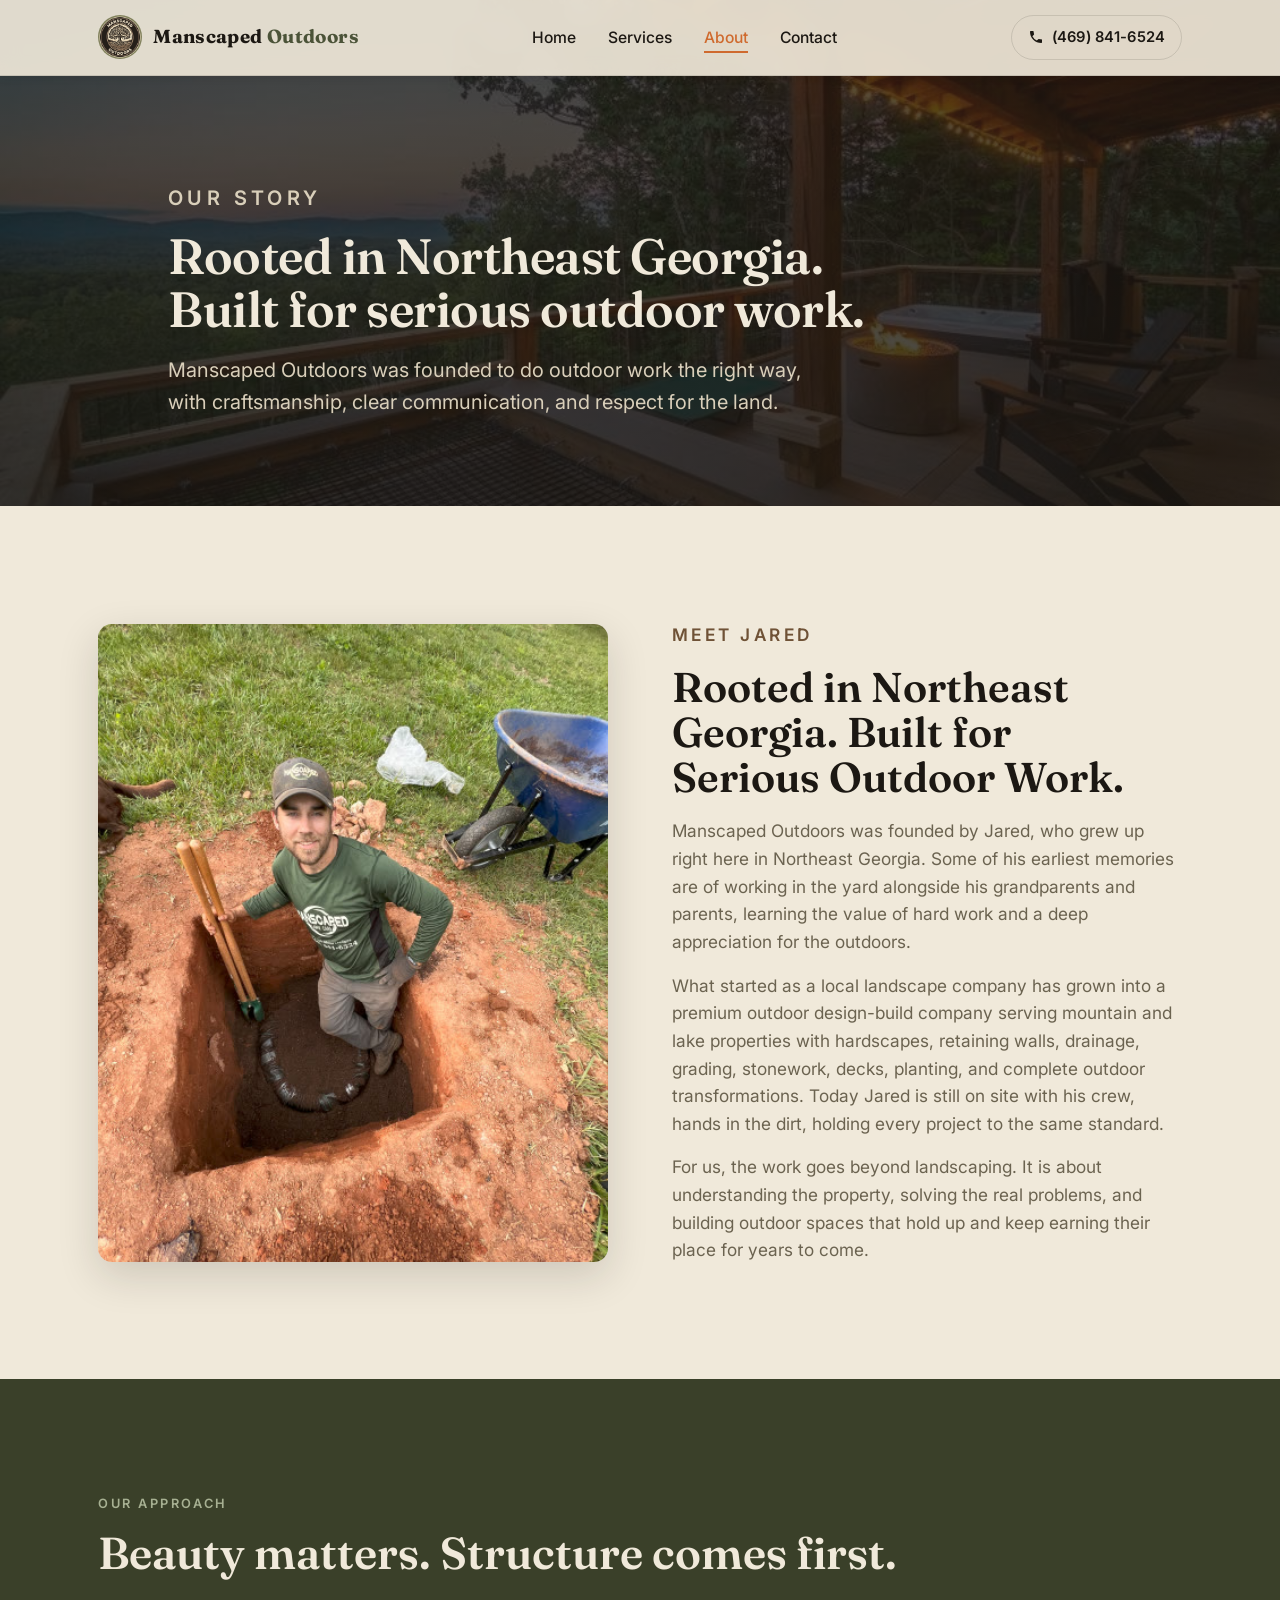
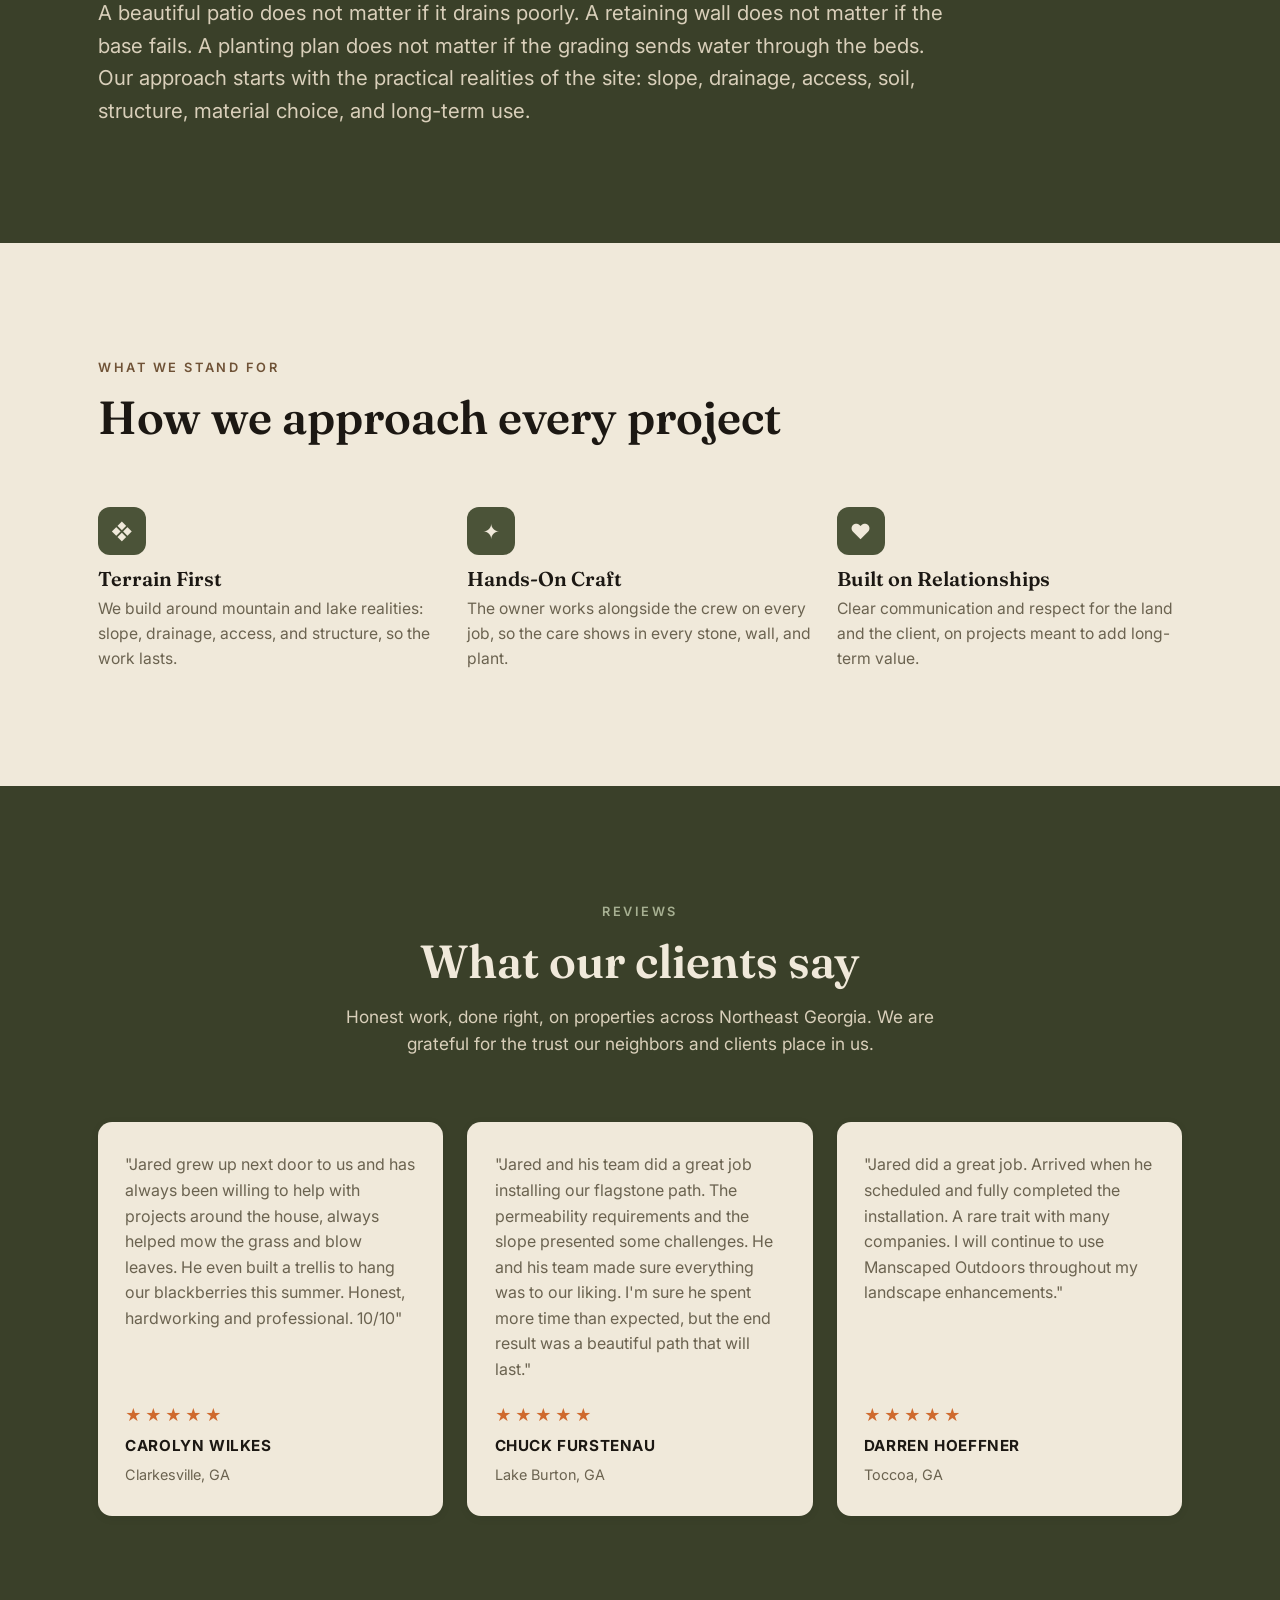
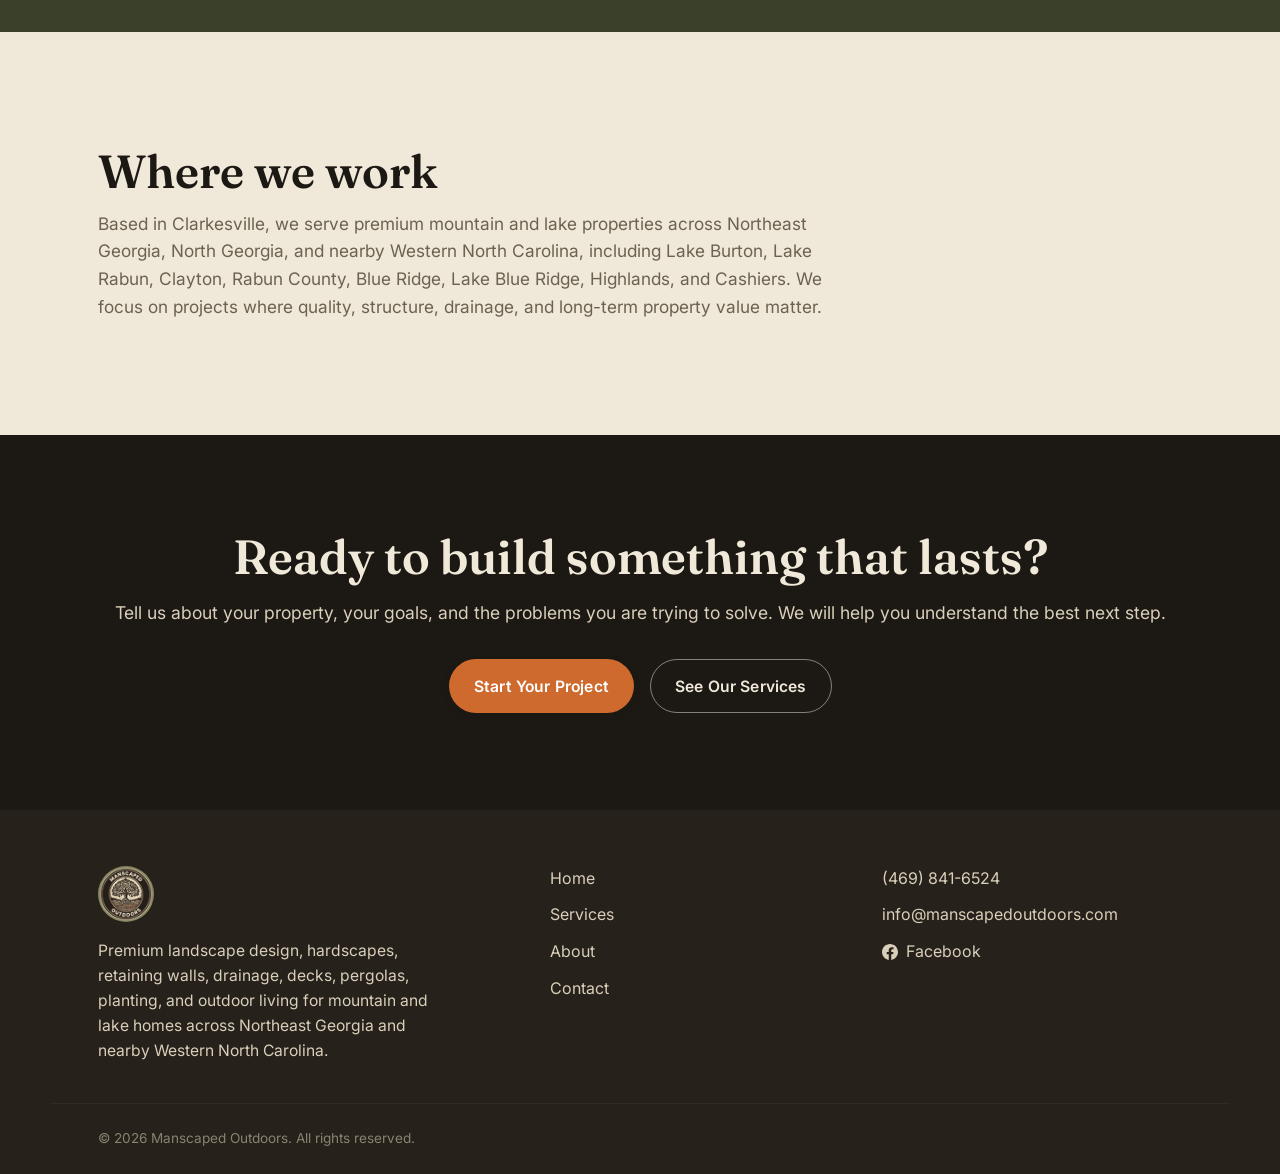
==== about.html @ 803e80c5 "About: set Meet Jared section heading to the client-approved line Co-Authored-By: Claude Opus 4.8 (1" ====
<!DOCTYPE html>
<html lang="en">
<head>
  <meta charset="UTF-8" />
  <meta name="viewport" content="width=device-width, initial-scale=1.0" />
  <title>About Manscaped Outdoors | Premium Outdoor Spaces in Northeast GA</title>
  <meta name="description" content="Manscaped Outdoors is a premium outdoor design-build company serving mountain and lake properties across Northeast Georgia with hardscapes, retaining walls, drainage, decks, planting, and complete outdoor transformations." />
  <link rel="icon" type="image/png" href="assets/manscaped-outdoors-logo.png" />
  <link rel="preconnect" href="https://fonts.googleapis.com" />
  <link rel="preconnect" href="https://fonts.gstatic.com" crossorigin />
  <link href="https://fonts.googleapis.com/css2?family=Fraunces:opsz,wght@9..144,400;9..144,500;9..144,600;9..144,700&family=Inter:wght@400;500;600;700&display=swap" rel="stylesheet" />
  <link rel="stylesheet" href="css/styles.css" />
</head>
<body>
  <a class="skip-link" href="#main">Skip to content</a>

  <header class="site-header is-scrolled" data-solid data-header>
    <div class="container site-header__inner">
      <a class="brand" href="index.html" aria-label="Manscaped Outdoors home">
        <img class="brand__mark" src="assets/manscaped-outdoors-logo.png" alt="" width="48" height="48" />
        <span class="brand__name">Manscaped <span>Outdoors</span></span>
      </a>
      <nav class="nav" id="primaryNav" aria-label="Primary">
        <ul class="nav__list">
          <li><a href="index.html">Home</a></li>
          <li><a href="services.html">Services</a></li>
          <li><a href="about.html" aria-current="page">About</a></li>
          <li><a href="contact.html">Contact</a></li>
        </ul>
      </nav>
      <div class="site-header__cta">
        <a class="btn btn--phone" href="tel:+14698416524">
          <svg aria-hidden="true" viewBox="0 0 24 24" width="16" height="16"><path fill="currentColor" d="M6.6 10.8a15.5 15.5 0 0 0 6.6 6.6l2.2-2.2a1 1 0 0 1 1-.24 11.4 11.4 0 0 0 3.6.58 1 1 0 0 1 1 1V20a1 1 0 0 1-1 1A17 17 0 0 1 3 4a1 1 0 0 1 1-1h3.5a1 1 0 0 1 1 1 11.4 11.4 0 0 0 .58 3.6 1 1 0 0 1-.24 1z"/></svg>
          <span>(469) 841-6524</span>
        </a>
        <button class="nav-toggle" id="navToggle" aria-expanded="false" aria-controls="primaryNav" aria-label="Toggle navigation menu">
          <span></span><span></span><span></span>
        </button>
      </div>
    </div>
  </header>

  <main id="main">
    <section class="page-banner" style="background-image: url('assets/portfolio/IMG_5572.JPG');">
      <div class="container">
        <p class="page-banner__eyebrow">Our story</p>
        <h1>Rooted in Northeast Georgia. Built for serious outdoor work.</h1>
        <p>
          Manscaped Outdoors was founded to do outdoor work the right way, with
          craftsmanship, clear communication, and respect for the land.
        </p>
      </div>
    </section>

    <!-- Story -->
    <section class="section">
      <div class="container about-story">
        <div class="about-story__media">
          <img src="assets/jared.jpg" alt="Jared, founder of Manscaped Outdoors, on a job site in Northeast Georgia" loading="lazy" />
        </div>
        <div class="about-story__body">
          <p class="section__eyebrow" style="color: var(--trunk);">Meet Jared</p>
          <h2>Rooted in Northeast Georgia. Built for Serious Outdoor Work.</h2>
          <p>
            Manscaped Outdoors was founded by Jared, who grew up right here in Northeast
            Georgia. Some of his earliest memories are of working in the yard alongside his
            grandparents and parents, learning the value of hard work and a deep
            appreciation for the outdoors.
          </p>
          <p>
            What started as a local landscape company has grown into a premium outdoor
            design-build company serving mountain and lake properties with hardscapes,
            retaining walls, drainage, grading, stonework, decks, planting, and complete
            outdoor transformations. Today Jared is still on site with his crew, hands in
            the dirt, holding every project to the same standard.
          </p>
          <p>
            For us, the work goes beyond landscaping. It is about understanding the
            property, solving the real problems, and building outdoor spaces that hold up
            and keep earning their place for years to come.
          </p>
        </div>
      </div>
    </section>

    <!-- Philosophy -->
    <section class="section philosophy">
      <div class="container">
        <div class="philosophy__inner">
          <p class="section__eyebrow">Our approach</p>
          <h2 class="philosophy__title">Beauty matters. Structure comes first.</h2>
          <p class="philosophy__lede">
            A beautiful patio does not matter if it drains poorly. A retaining wall does not
            matter if the base fails. A planting plan does not matter if the grading sends
            water through the beds. Our approach starts with the practical realities of the
            site: slope, drainage, access, soil, structure, material choice, and long-term use.
          </p>
        </div>
      </div>
    </section>

    <!-- Values -->
    <section class="section">
      <div class="container">
        <header class="section__head">
          <p class="section__eyebrow">What we stand for</p>
          <h2 class="section__title">How we approach every project</h2>
        </header>
        <div class="about-values">
          <div class="about-value">
            <div class="about-value__icon" aria-hidden="true">&#10070;</div>
            <h3>Terrain First</h3>
            <p>We build around mountain and lake realities: slope, drainage, access, and structure, so the work lasts.</p>
          </div>
          <div class="about-value">
            <div class="about-value__icon" aria-hidden="true">&#10022;</div>
            <h3>Hands-On Craft</h3>
            <p>The owner works alongside the crew on every job, so the care shows in every stone, wall, and plant.</p>
          </div>
          <div class="about-value">
            <div class="about-value__icon" aria-hidden="true">&#9829;</div>
            <h3>Built on Relationships</h3>
            <p>Clear communication and respect for the land and the client, on projects meant to add long-term value.</p>
          </div>
        </div>
      </div>
    </section>

    <!-- Reviews -->
    <section class="section testimonials">
      <div class="container">
        <header class="section__head">
          <p class="section__eyebrow">Reviews</p>
          <h2 class="section__title">What our clients say</h2>
          <p class="section__intro">
            Honest work, done right, on properties across Northeast Georgia. We are grateful
            for the trust our neighbors and clients place in us.
          </p>
        </header>
        <div class="testimonials__grid">
          <figure class="testimonial">
            <blockquote class="testimonial__quote">
              "Jared grew up next door to us and has always been willing to help with
              projects around the house, always helped mow the grass and blow leaves. He
              even built a trellis to hang our blackberries this summer. Honest, hardworking
              and professional. 10/10"
            </blockquote>
            <figcaption class="testimonial__foot">
              <span class="testimonial__stars" aria-label="5 out of 5 stars">★★★★★</span>
              <span class="testimonial__author">Carolyn Wilkes</span>
              <span class="testimonial__loc">Clarkesville, GA</span>
            </figcaption>
          </figure>

          <figure class="testimonial">
            <blockquote class="testimonial__quote">
              "Jared and his team did a great job installing our flagstone path. The
              permeability requirements and the slope presented some challenges. He and his
              team made sure everything was to our liking. I'm sure he spent more time than
              expected, but the end result was a beautiful path that will last."
            </blockquote>
            <figcaption class="testimonial__foot">
              <span class="testimonial__stars" aria-label="5 out of 5 stars">★★★★★</span>
              <span class="testimonial__author">Chuck Furstenau</span>
              <span class="testimonial__loc">Lake Burton, GA</span>
            </figcaption>
          </figure>

          <figure class="testimonial">
            <blockquote class="testimonial__quote">
              "Jared did a great job. Arrived when he scheduled and fully completed the
              installation. A rare trait with many companies. I will continue to use
              Manscaped Outdoors throughout my landscape enhancements."
            </blockquote>
            <figcaption class="testimonial__foot">
              <span class="testimonial__stars" aria-label="5 out of 5 stars">★★★★★</span>
              <span class="testimonial__author">Darren Hoeffner</span>
              <span class="testimonial__loc">Toccoa, GA</span>
            </figcaption>
          </figure>
        </div>
      </div>
    </section>

    <!-- Service area -->
    <section class="section" style="background: var(--bg);">
      <div class="container">
        <div class="about-value" style="max-width: 760px;">
          <h2 class="section__title" style="margin-bottom: 0.8rem;">Where we work</h2>
          <p style="color: var(--muted); font-size: 1.08rem;">
            Based in Clarkesville, we serve premium mountain and lake properties across
            Northeast Georgia, North Georgia, and nearby Western North Carolina, including
            Lake Burton, Lake Rabun, Clayton, Rabun County, Blue Ridge, Lake Blue Ridge,
            Highlands, and Cashiers. We focus on projects where quality, structure,
            drainage, and long-term property value matter.
          </p>
        </div>
      </div>
    </section>

    <section class="cta-band">
      <div class="container">
        <h2>Ready to build something that lasts?</h2>
        <p style="max-width: none;">Tell us about your property, your goals, and the problems you are trying to solve. We will help you understand the best next step.</p>
        <div class="cta-band__actions">
          <a class="btn btn--primary" href="contact.html">Start Your Project</a>
          <a class="btn btn--ghost" href="services.html">See Our Services</a>
        </div>
      </div>
    </section>
  </main>

  <footer class="site-footer">
    <div class="container site-footer__inner">
      <div class="site-footer__brand">
        <img src="assets/manscaped-outdoors-logo.png" alt="Manscaped Outdoors" width="56" height="56" />
        <p>Premium landscape design, hardscapes, retaining walls, drainage, decks, pergolas, planting, and outdoor living for mountain and lake homes across Northeast Georgia and nearby Western North Carolina.</p>
      </div>
      <div class="site-footer__links">
        <a href="index.html">Home</a>
        <a href="services.html">Services</a>
        <a href="about.html">About</a>
        <a href="contact.html">Contact</a>
      </div>
      <div class="site-footer__contact">
        <a href="tel:+14698416524">(469) 841-6524</a>
        <a href="mailto:info@manscapedoutdoors.com">info@manscapedoutdoors.com</a>
        <a class="site-footer__social" href="https://www.facebook.com/manscapedlawncare" target="_blank" rel="noopener noreferrer">
          <svg aria-hidden="true" viewBox="0 0 24 24" width="16" height="16"><path fill="currentColor" d="M24 12.07C24 5.4 18.63 0 12 0S0 5.4 0 12.07c0 6.02 4.39 11.01 10.13 11.93v-8.44H7.08v-3.49h3.05V9.41c0-3.02 1.79-4.69 4.53-4.69 1.31 0 2.68.24 2.68.24v2.97h-1.51c-1.49 0-1.95.93-1.95 1.88v2.26h3.32l-.53 3.49h-2.79v8.44C19.61 23.08 24 18.09 24 12.07z"/></svg>
          Facebook
        </a>
      </div>
    </div>
    <div class="container site-footer__legal">
      <p>&copy; <span data-year></span> Manscaped Outdoors. All rights reserved.</p>
    </div>
  </footer>

  <script src="js/main.js" defer></script>
</body>
</html>
---- css/styles.css ----
/* ============================================================
   Manscaped Outdoors — landing page styles
   Palette derived from the tree-of-life logo:
   sage/olive field, near-black bark ring, cream lettering,
   warm-brown trunk, plus an ember accent from the hero fire pit.
   ============================================================ */

:root {
  /* Brand */
  --bark:        #1c1813;
  --bark-2:      #26211a;
  --bark-3:      #322b22;
  --olive:       #4b5338;
  --olive-2:     #3a4029;
  --sage:        #8b9678;
  --sage-light:  #a7b092;
  --cream:       #f0e9da;
  --cream-dim:   #d9cfba;
  --tan:         #d8c9ac;
  --trunk:       #6f5236;
  --ember:       #cf6a2e;
  --ember-2:     #e07d3d;

  /* Semantic */
  --bg:          var(--cream);
  --fg:          var(--bark);
  --muted:       #6b6350;
  --line:        rgba(28, 24, 19, 0.12);

  /* Type */
  --font-display: "Fraunces", Georgia, "Times New Roman", serif;
  --font-body: "Inter", system-ui, -apple-system, "Segoe UI", sans-serif;

  /* Layout */
  --container: 1180px;
  --gutter: clamp(1.25rem, 4vw, 3rem);
  --radius: 14px;
  --radius-sm: 10px;
  --header-h: 76px;

  --shadow-sm: 0 2px 8px rgba(28, 24, 19, 0.08);
  --shadow-md: 0 14px 40px rgba(28, 24, 19, 0.16);
  --ease: cubic-bezier(0.4, 0, 0.2, 1);
}

/* ---------- Reset / base ---------- */
*, *::before, *::after { box-sizing: border-box; }
* { margin: 0; }

html {
  scroll-behavior: smooth;
  scroll-padding-top: var(--header-h);
  -webkit-text-size-adjust: 100%;
}

body {
  font-family: var(--font-body);
  color: var(--fg);
  background: var(--bg);
  line-height: 1.6;
  -webkit-font-smoothing: antialiased;
  text-rendering: optimizeLegibility;
}

img, video { display: block; max-width: 100%; height: auto; }
a { color: inherit; text-decoration: none; }
button { font: inherit; cursor: pointer; }

h1, h2, h3 { font-family: var(--font-display); font-weight: 600; line-height: 1.08; text-wrap: balance; }

.container {
  width: 100%;
  max-width: var(--container);
  margin-inline: auto;
  padding-inline: var(--gutter);
}

.skip-link {
  position: absolute;
  left: -999px;
  top: 0;
  z-index: 100;
  background: var(--bark);
  color: var(--cream);
  padding: 0.6rem 1rem;
  border-radius: 0 0 var(--radius-sm) 0;
}
.skip-link:focus { left: 0; }

/* Focus visibility */
a:focus-visible, button:focus-visible, input:focus-visible,
select:focus-visible, textarea:focus-visible {
  outline: 3px solid var(--ember);
  outline-offset: 2px;
  border-radius: 4px;
}

/* ---------- Buttons ---------- */
.btn {
  display: inline-flex;
  align-items: center;
  justify-content: center;
  gap: 0.5rem;
  padding: 0.85rem 1.5rem;
  border: 1.5px solid transparent;
  border-radius: 999px;
  font-weight: 600;
  font-size: 0.98rem;
  letter-spacing: 0.01em;
  transition: transform 0.15s var(--ease), background 0.2s var(--ease),
              color 0.2s var(--ease), border-color 0.2s var(--ease), box-shadow 0.2s var(--ease);
  will-change: transform;
}
.btn:active { transform: translateY(1px); }

.btn--primary { background: var(--ember); color: #fff; box-shadow: var(--shadow-sm); }
.btn--primary:hover { background: var(--ember-2); box-shadow: var(--shadow-md); }

.btn--ghost { color: var(--cream); border-color: rgba(240, 233, 218, 0.5); }
.btn--ghost:hover { background: rgba(240, 233, 218, 0.12); border-color: var(--cream); }

.btn--phone {
  background: transparent;
  color: var(--cream);
  border-color: rgba(240, 233, 218, 0.5);
  padding: 0.6rem 1rem;
  font-size: 0.92rem;
  text-shadow: 0 1px 8px rgba(0, 0, 0, 0.4);
}
.btn--phone:hover { border-color: var(--cream); color: #fff; }

.btn--block { width: 100%; }

.btn--facebook {
  background: #1877f2;
  color: #fff;
  margin-top: 1.8rem;
}
.btn--facebook:hover { background: #0f66da; box-shadow: var(--shadow-md); }
.btn--facebook svg { flex: none; }

/* ---------- Header ---------- */
.site-header {
  position: fixed;
  inset: 0 0 auto 0;
  z-index: 50;
  height: var(--header-h);
  display: flex;
  align-items: center;
  transition: background 0.3s var(--ease), box-shadow 0.3s var(--ease), border-color 0.3s var(--ease);
  border-bottom: 1px solid transparent;
}
.site-header.is-scrolled {
  background: rgba(240, 233, 218, 0.92);
  backdrop-filter: saturate(140%) blur(10px);
  box-shadow: var(--shadow-sm);
  border-bottom-color: var(--line);
}
.site-header__inner {
  display: flex;
  align-items: center;
  justify-content: space-between;
  gap: 1.5rem;
}

.brand { display: inline-flex; align-items: center; gap: 0.7rem; }
.brand__mark { width: 44px; height: 44px; border-radius: 50%; }
.brand__name {
  font-family: var(--font-display);
  font-weight: 700;
  font-size: 1.18rem;
  letter-spacing: 0.02em;
  color: var(--cream);
  text-shadow: 0 1px 8px rgba(0,0,0,0.4);
  transition: color 0.3s var(--ease), text-shadow 0.3s var(--ease);
}
.brand__name span { color: var(--sage-light); }
.site-header.is-scrolled .brand__name { color: var(--bark); text-shadow: none; }
.site-header.is-scrolled .brand__name span { color: var(--olive); }

.nav__list { display: flex; gap: 2rem; list-style: none; padding: 0; }
.nav__list a {
  font-weight: 500;
  font-size: 0.98rem;
  color: var(--cream);
  text-shadow: 0 1px 8px rgba(0,0,0,0.4);
  position: relative;
  padding: 0.25rem 0;
  transition: color 0.2s var(--ease);
}
.nav__list a::after {
  content: "";
  position: absolute;
  left: 0; bottom: -2px;
  width: 0; height: 2px;
  background: var(--ember);
  transition: width 0.25s var(--ease);
}
.nav__list a:hover::after { width: 100%; }
.site-header.is-scrolled .nav__list a { color: var(--bark); text-shadow: none; }

.site-header__cta { display: flex; align-items: center; gap: 0.75rem; }
.site-header.is-scrolled .btn--phone {
  color: var(--bark);
  border-color: var(--line);
  text-shadow: none;
}
.site-header.is-scrolled .btn--phone:hover { color: var(--trunk); border-color: var(--trunk); }

/* Hamburger */
.nav-toggle {
  display: none;
  flex-direction: column;
  gap: 5px;
  background: none;
  border: 0;
  padding: 8px;
}
.nav-toggle span {
  display: block;
  width: 26px; height: 2px;
  background: var(--cream);
  box-shadow: 0 1px 4px rgba(0,0,0,0.4);
  transition: transform 0.3s var(--ease), opacity 0.2s var(--ease), background 0.3s var(--ease);
}
.site-header.is-scrolled .nav-toggle span { background: var(--bark); box-shadow: none; }

/* ---------- Hero ---------- */
.hero {
  position: relative;
  min-height: 100svh;
  display: flex;
  align-items: center;
  overflow: hidden;
  color: var(--cream);
}
.hero__video {
  position: absolute;
  inset: 0;
  width: 100%;
  height: 100%;
  object-fit: cover;
  z-index: 0;
}
.hero__overlay {
  position: absolute;
  inset: 0;
  z-index: 1;
  background:
    linear-gradient(180deg, rgba(28,24,19,0.55) 0%, rgba(28,24,19,0.25) 40%, rgba(28,24,19,0.75) 100%),
    radial-gradient(120% 80% at 20% 30%, rgba(28,24,19,0.35), transparent 60%);
}
.hero__content {
  position: relative;
  z-index: 2;
  padding-top: var(--header-h);
  max-width: 760px;
}
.hero__eyebrow {
  text-transform: uppercase;
  letter-spacing: 0.22em;
  font-size: 0.82rem;
  font-weight: 600;
  color: var(--sage-light);
  margin-bottom: 1.1rem;
}
.hero__title {
  font-size: clamp(2.1rem, 5vw, 3.9rem);
  font-weight: 600;
  letter-spacing: -0.01em;
  text-shadow: 0 2px 30px rgba(0,0,0,0.4);
}
.hero__lede {
  margin-top: 1.4rem;
  font-size: clamp(1.05rem, 2vw, 1.25rem);
  max-width: 58ch;
  color: var(--cream-dim);
}
.hero__actions { margin-top: 2.2rem; display: flex; flex-wrap: wrap; gap: 1rem; }

.hero__scroll {
  position: absolute;
  left: 50%;
  bottom: 26px;
  transform: translateX(-50%);
  z-index: 2;
  width: 26px; height: 42px;
  border: 2px solid rgba(240, 233, 218, 0.6);
  border-radius: 999px;
}
.hero__scroll span {
  position: absolute;
  left: 50%; top: 8px;
  width: 4px; height: 8px;
  margin-left: -2px;
  background: var(--cream);
  border-radius: 2px;
  animation: scrollDot 1.8s var(--ease) infinite;
}
@keyframes scrollDot {
  0% { opacity: 0; transform: translateY(0); }
  40% { opacity: 1; }
  80% { opacity: 0; transform: translateY(14px); }
  100% { opacity: 0; }
}

/* ---------- Sections ---------- */
.section { padding: clamp(4rem, 9vw, 7.5rem) 0; }
.section__head { max-width: 780px; margin-bottom: clamp(2.5rem, 5vw, 4rem); }
.section__eyebrow {
  text-transform: uppercase;
  letter-spacing: 0.2em;
  font-size: 0.8rem;
  font-weight: 600;
  color: var(--trunk);
  margin-bottom: 0.9rem;
}
.section__title { font-size: clamp(1.9rem, 4vw, 2.9rem); color: var(--bark); }
.section__intro { margin-top: 1rem; font-size: 1.08rem; color: var(--muted); max-width: 640px; }

/* Intro — sits on its own soft-sage band so it separates cleanly from the
   cream services section that follows (otherwise the two blend into one). */
.intro { background: #dde1cf; border-block: 1px solid var(--line); }
.intro__inner { max-width: 820px; }
.intro__lede {
  margin-top: 1.2rem;
  font-size: clamp(1.1rem, 2.1vw, 1.35rem);
  line-height: 1.6;
  color: var(--fg);
}

/* Services */
.services { background: var(--bg); }
.services__grid {
  display: grid;
  grid-template-columns: repeat(3, 1fr);
  gap: 1.5rem;
}
.service-card {
  display: flex;
  flex-direction: column;
  background: #fff;
  border: 1px solid var(--line);
  border-radius: var(--radius);
  padding: 2rem 1.6rem;
  color: inherit;
  transition: transform 0.25s var(--ease), box-shadow 0.25s var(--ease), border-color 0.25s var(--ease);
}
.service-card:hover {
  transform: translateY(-6px);
  box-shadow: var(--shadow-md);
  border-color: transparent;
}
.service-card__icon {
  width: 52px; height: 52px;
  display: grid; place-items: center;
  border-radius: 12px;
  background: var(--olive);
  color: var(--cream);
  font-size: 1.4rem;
  margin-bottom: 1.2rem;
}
.service-card h3 { font-size: 1.25rem; color: var(--bark); margin-bottom: 0.5rem; }
.service-card p { color: var(--muted); font-size: 0.98rem; }
.service-card__link {
  margin-top: 1rem;
  font-weight: 600;
  font-size: 0.92rem;
  color: var(--ember);
  transition: color 0.2s var(--ease);
}
.service-card:hover .service-card__link { color: var(--ember-2); }

/* Portfolio */
.portfolio { background: var(--olive-2); }
.portfolio .section__title { color: var(--cream); }
.portfolio .section__eyebrow { color: var(--sage-light); }
.portfolio .section__intro { color: var(--cream-dim); }
.portfolio__grid {
  display: grid;
  grid-template-columns: repeat(3, 1fr);
  gap: 1rem;
}
.portfolio__item {
  padding: 0;
  border: 0;
  background: none;
  border-radius: var(--radius-sm);
  overflow: hidden;
  aspect-ratio: 4 / 3;
  position: relative;
}
.portfolio__item img {
  width: 100%; height: 100%;
  object-fit: cover;
  transition: transform 0.5s var(--ease), filter 0.3s var(--ease);
}
.portfolio__item::after {
  content: "";
  position: absolute; inset: 0;
  box-shadow: inset 0 0 0 1px rgba(240,233,218,0.12);
  border-radius: var(--radius-sm);
  transition: background 0.3s var(--ease);
}
.portfolio__item:hover img { transform: scale(1.06); }
.portfolio__item:hover::after { background: rgba(207, 106, 46, 0.12); }

/* Service area */
.area { background: var(--bg); }
.area__inner {
  display: grid;
  grid-template-columns: 1.05fr 0.95fr;
  gap: clamp(2rem, 5vw, 4.5rem);
  align-items: center;
}
.area__text p { color: var(--muted); font-size: 1.08rem; }
.area__text .section__title { margin-bottom: 1rem; }
.area__list {
  list-style: none;
  padding: 0;
  margin: 1.8rem 0 2rem;
  display: grid;
  grid-template-columns: repeat(2, minmax(0, 1fr));
  gap: 0.6rem 1.5rem;
  max-width: 420px;
}
.area__list li {
  position: relative;
  padding-left: 1.6rem;
  color: var(--bark);
  font-weight: 500;
}
.area__list li::before {
  content: "";
  position: absolute; left: 0; top: 0.55em;
  width: 8px; height: 8px;
  background: var(--ember);
  border-radius: 50%;
}
.area__more {
  margin: 0 0 2rem;
  color: var(--muted);
  font-size: 0.95rem;
  max-width: 480px;
}
.area__media {
  border-radius: var(--radius);
  overflow: hidden;
  box-shadow: var(--shadow-md);
  aspect-ratio: 4 / 3;
}
.area__media img { width: 100%; height: 100%; object-fit: cover; }

/* Contact */
.contact { background: var(--bark); color: var(--cream); }
.contact .section__title { color: var(--cream); }
.contact .section__eyebrow { color: var(--ember-2); }
.contact__inner {
  display: grid;
  grid-template-columns: 1fr 1.1fr;
  gap: clamp(2.5rem, 6vw, 5rem);
  align-items: start;
}
.contact__intro p { color: var(--cream-dim); font-size: 1.08rem; margin-top: 1rem; }
.contact__details {
  list-style: none;
  padding: 0;
  margin-top: 2rem;
  display: grid;
  gap: 1.2rem;
}
.contact__details li { display: grid; gap: 0.15rem; }
.contact__label {
  text-transform: uppercase;
  letter-spacing: 0.15em;
  font-size: 0.72rem;
  color: var(--sage-light);
  font-weight: 600;
}
.contact__details a { font-size: 1.05rem; color: var(--cream); }
.contact__details a:hover { color: var(--ember-2); }

.contact__form {
  background: var(--bark-2);
  border: 1px solid var(--bark-3);
  border-radius: var(--radius);
  padding: clamp(1.5rem, 3vw, 2.4rem);
}
.form-row { display: grid; gap: 0.45rem; margin-bottom: 1.1rem; }
.form-grid { display: grid; grid-template-columns: 1fr 1fr; gap: 1.1rem; }
.form-row label {
  font-size: 0.85rem;
  font-weight: 600;
  letter-spacing: 0.02em;
  color: var(--cream-dim);
}
.contact__form input,
.contact__form select,
.contact__form textarea {
  font: inherit;
  color: var(--cream);
  background: var(--bark);
  border: 1px solid var(--bark-3);
  border-radius: var(--radius-sm);
  padding: 0.75rem 0.9rem;
  transition: border-color 0.2s var(--ease), box-shadow 0.2s var(--ease);
  width: 100%;
}
.contact__form input::placeholder,
.contact__form textarea::placeholder { color: #8a8271; }
.contact__form input:focus,
.contact__form select:focus,
.contact__form textarea:focus {
  border-color: var(--ember);
  outline: none;
  box-shadow: 0 0 0 3px rgba(207, 106, 46, 0.25);
}
.contact__form textarea { resize: vertical; }
/* Dark selects need a custom light chevron — the native arrow is invisible on
   the dark field. appearance:none + SVG arrow + right padding so text clears it. */
.contact__form select {
  appearance: none;
  -webkit-appearance: none;
  padding-right: 2.6rem;
  background-color: var(--bark);
  background-image: url("data:image/svg+xml,%3Csvg xmlns='http://www.w3.org/2000/svg' viewBox='0 0 24 24' fill='none' stroke='%23f0e9da' stroke-width='2' stroke-linecap='round' stroke-linejoin='round'%3E%3Cpolyline points='6 9 12 15 18 9'/%3E%3C/svg%3E");
  background-repeat: no-repeat;
  background-position: right 0.95rem center;
  background-size: 1.05rem;
}
.contact__form .btn { margin-top: 0.4rem; }
.form-note { margin-top: 0.9rem; font-size: 0.9rem; min-height: 1.2em; }
.form-note.is-success { color: var(--sage-light); }
.form-note.is-error { color: #e8a06a; }
.field-hint { margin-top: 0.5rem; font-size: 0.82rem; color: #9a927e; line-height: 1.45; }
.contact__form input[type="file"] {
  padding: 0.6rem 0.7rem;
  font-size: 0.9rem;
  color: var(--cream-dim);
  cursor: pointer;
}
.contact__form input[type="file"]::file-selector-button {
  font: inherit;
  font-size: 0.85rem;
  font-weight: 600;
  margin-right: 0.8rem;
  padding: 0.45rem 0.9rem;
  color: var(--cream);
  background: var(--olive);
  border: 0;
  border-radius: var(--radius-sm);
  cursor: pointer;
  transition: background 0.2s var(--ease);
}
.contact__form input[type="file"]::file-selector-button:hover { background: var(--trunk); }

/* ---------- Footer ---------- */
.site-footer { background: var(--bark-2); color: var(--cream-dim); padding-top: 3.5rem; }
.site-footer__inner {
  display: grid;
  grid-template-columns: 1.4fr 1fr 1fr;
  gap: 2rem;
  padding-bottom: 2.5rem;
}
.site-footer__brand { display: grid; gap: 1rem; max-width: 340px; }
.site-footer__brand img { width: 56px; height: 56px; border-radius: 50%; }
.site-footer__brand p { font-size: 0.98rem; }
.site-footer__links, .site-footer__contact { display: grid; gap: 0.7rem; align-content: start; }
.site-footer__links a, .site-footer__contact a { transition: color 0.2s var(--ease); }
.site-footer__links a:hover, .site-footer__contact a:hover { color: var(--ember-2); }
.site-footer__social { display: inline-flex; align-items: center; gap: 0.5rem; }
.site-footer__social:hover { color: #4a92ff; }
.site-footer__legal {
  border-top: 1px solid var(--bark-3);
  padding-block: 1.5rem;
  font-size: 0.85rem;
  color: #8a8271;
}

/* ---------- Lightbox ---------- */
.lightbox {
  position: fixed;
  inset: 0;
  z-index: 100;
  display: none;
  place-items: center;
  padding: 5vw;
  background: rgba(20, 17, 13, 0.92);
  backdrop-filter: blur(4px);
}
.lightbox.is-open { display: grid; }
.lightbox__img {
  max-width: 100%;
  max-height: 90vh;
  border-radius: var(--radius-sm);
  box-shadow: var(--shadow-md);
}
.lightbox__close {
  position: absolute;
  top: 18px; right: 24px;
  width: 46px; height: 46px;
  font-size: 2rem;
  line-height: 1;
  color: var(--cream);
  background: rgba(240,233,218,0.1);
  border: 0;
  border-radius: 50%;
  transition: background 0.2s var(--ease);
}
.lightbox__close:hover { background: rgba(240,233,218,0.22); }

/* ---------- Reveal on scroll ---------- */
[data-reveal] {
  opacity: 0;
  transform: translateY(24px);
  transition: opacity 0.7s var(--ease), transform 0.7s var(--ease);
}
[data-reveal].is-visible { opacity: 1; transform: none; }

/* ---------- Responsive ---------- */
@media (max-width: 960px) {
  .services__grid { grid-template-columns: repeat(2, 1fr); }
  .area__inner { grid-template-columns: 1fr; }
  .area__media { order: -1; }
  .contact__inner { grid-template-columns: 1fr; }
  .site-footer__inner { grid-template-columns: 1fr 1fr; }
  .site-footer__brand { grid-column: 1 / -1; }
}

@media (max-width: 720px) {
  :root { --header-h: 64px; }

  .nav {
    position: fixed;
    inset: var(--header-h) 0 auto 0;
    background: rgba(240, 233, 218, 0.98);
    backdrop-filter: blur(10px);
    border-bottom: 1px solid var(--line);
    box-shadow: var(--shadow-md);
    transform: translateY(-12px);
    opacity: 0;
    visibility: hidden;
    transition: transform 0.3s var(--ease), opacity 0.3s var(--ease), visibility 0.3s var(--ease);
  }
  .nav.is-open { transform: translateY(0); opacity: 1; visibility: visible; }
  .nav__list {
    flex-direction: column;
    gap: 0;
    padding: 0.5rem var(--gutter) 1.25rem;
  }
  .nav__list a {
    display: block;
    padding: 0.85rem 0;
    color: var(--bark);
    text-shadow: none;
    border-bottom: 1px solid var(--line);
  }
  .nav__list a::after { display: none; }

  .nav-toggle { display: flex; }
  .nav-toggle.is-active span:nth-child(1) { transform: translateY(7px) rotate(45deg); }
  .nav-toggle.is-active span:nth-child(2) { opacity: 0; }
  .nav-toggle.is-active span:nth-child(3) { transform: translateY(-7px) rotate(-45deg); }

  .btn--phone span { display: none; }
  .btn--phone {
    width: 42px;
    height: 42px;
    padding: 0;
    background: var(--ember);
    color: #fff;
    border-color: transparent;
    text-shadow: none;
  }
  .btn--phone:hover { background: var(--ember-2); color: #fff; border-color: transparent; }
  .site-header.is-scrolled .btn--phone { background: var(--ember); color: #fff; border-color: transparent; }

  .portfolio__grid { grid-template-columns: repeat(2, 1fr); }
  /* Keep the 2-col grid even: a lone final photo spans full width as a feature shot. */
  .portfolio__item:last-child:nth-child(odd) { grid-column: 1 / -1; aspect-ratio: 16 / 9; }
  .form-grid { grid-template-columns: 1fr; }
}

@media (max-width: 440px) {
  .services__grid { grid-template-columns: 1fr; }
  .site-footer__inner { grid-template-columns: 1fr; }
}

/* ============================================================
   Multi-page: solid header, page banner, subpage layouts
   ============================================================ */

/* Active nav link (aria-current="page") */
.nav__list a[aria-current="page"] { color: var(--ember); }
.nav__list a[aria-current="page"]::after { width: 100%; background: var(--ember); }
.site-header.is-scrolled .nav__list a[aria-current="page"] { color: var(--ember); }
@media (max-width: 720px) {
  .nav__list a[aria-current="page"] { color: var(--ember); }
}

/* Page banner (top of every subpage; sits under the fixed header) */
.page-banner {
  position: relative;
  padding: calc(var(--header-h) + clamp(3rem, 7vw, 5.5rem)) 0 clamp(3rem, 7vw, 5.5rem);
  background: var(--olive-2);
  background-size: cover;
  background-position: center;
  color: var(--cream);
  overflow: hidden;
}
.page-banner::before {
  content: "";
  position: absolute;
  inset: 0;
  background: linear-gradient(180deg, rgba(28, 24, 19, 0.72), rgba(28, 24, 19, 0.82));
}
.page-banner > .container { position: relative; z-index: 1; max-width: 1040px; }
.page-banner__eyebrow {
  text-transform: uppercase;
  letter-spacing: 0.22em;
  font-size: 0.8rem;
  font-weight: 600;
  color: var(--sage-light);
  margin-bottom: 1rem;
}
.page-banner h1 {
  font-size: clamp(2rem, 4.3vw, 3.1rem);
  color: var(--cream);
  letter-spacing: -0.01em;
}
.page-banner p {
  margin-top: 1.1rem;
  font-size: clamp(1.05rem, 2vw, 1.25rem);
  color: var(--cream-dim);
  max-width: 54ch;
  text-wrap: balance;
}

/* Breadcrumb-ish small print under banner heading (optional) */
.page-banner__meta { margin-top: 1.4rem; font-size: 0.9rem; color: var(--sage-light); }

/* ---- Services quick index (jump links under the banner) ---- */
.service-index {
  position: sticky;
  top: var(--header-h);
  z-index: 20;
  background: rgba(240, 233, 218, 0.94);
  backdrop-filter: saturate(140%) blur(10px);
  border-bottom: 1px solid var(--line);
}
.service-index__inner {
  display: flex;
  flex-wrap: wrap;
  gap: 0.4rem 1.6rem;
  padding-block: 0.9rem;
}
.service-index a {
  font-size: 0.9rem;
  font-weight: 600;
  color: var(--muted);
  transition: color 0.2s var(--ease);
}
.service-index a:hover { color: var(--ember); }
@media (max-width: 720px) {
  .service-index { position: static; }
  .service-index__inner { gap: 0.35rem 1.1rem; font-size: 0.85rem; }
}

/* ---- About philosophy band ---- */
.philosophy { background: var(--olive-2); color: var(--cream); }
.philosophy__inner { max-width: 860px; }
.philosophy .section__eyebrow { color: var(--sage-light); }
.philosophy__title {
  font-size: clamp(1.9rem, 4.2vw, 2.8rem);
  color: var(--cream);
  margin-top: 0.4rem;
}
.philosophy__lede {
  margin-top: 1.2rem;
  font-size: clamp(1.08rem, 2vw, 1.28rem);
  line-height: 1.6;
  color: var(--cream-dim);
}

/* Tighten the gap between the sticky sub-nav and the first service row
   (the section top-padding + first row top-padding stacked into dead space). */
.services-detail { padding-top: 0; }
.services-detail .service-detail:first-child { padding-top: clamp(1.75rem, 4vw, 3rem); }

/* ---- Services detail: alternating image/text rows ---- */
.service-detail {
  display: grid;
  grid-template-columns: 1fr 1fr;
  gap: clamp(2rem, 5vw, 4.5rem);
  align-items: center;
  padding: clamp(2.5rem, 6vw, 5rem) 0;
  border-bottom: 1px solid var(--line);
  scroll-margin-top: calc(var(--header-h) + 60px);
}
.service-detail:last-child { border-bottom: 0; }
.service-detail__media {
  border-radius: var(--radius);
  overflow: hidden;
  box-shadow: var(--shadow-md);
  aspect-ratio: 4 / 3;
}
.service-detail__media img { width: 100%; height: 100%; object-fit: cover; }
.service-detail:nth-child(even) .service-detail__media { order: 2; }
.service-detail__num {
  font-family: var(--font-display);
  font-size: 1rem;
  font-weight: 600;
  color: var(--ember);
  letter-spacing: 0.1em;
}
.service-detail h2 { font-size: clamp(1.7rem, 3.5vw, 2.4rem); color: var(--bark); margin: 0.5rem 0 1rem; }
.service-detail p { color: var(--muted); font-size: 1.05rem; }
.service-detail__list { list-style: none; padding: 0; margin: 1.3rem 0 0; display: grid; gap: 0.6rem; }
.service-detail__list li { position: relative; padding-left: 1.6rem; color: var(--bark); }
.service-detail__list li::before {
  content: "";
  position: absolute; left: 0; top: 0.55em;
  width: 8px; height: 8px; border-radius: 50%; background: var(--olive);
}

/* ---- About page ---- */
.about-story {
  display: grid;
  grid-template-columns: 1fr 1fr;
  gap: clamp(2rem, 5vw, 4.5rem);
  align-items: center;
}
.about-story__media { border-radius: var(--radius); overflow: hidden; box-shadow: var(--shadow-md); aspect-ratio: 4 / 5; }
.about-story__media img { width: 100%; height: 100%; object-fit: cover; }
.about-story h2 { font-size: clamp(1.8rem, 4vw, 2.6rem); color: var(--bark); margin-bottom: 1.1rem; }
.about-story p { color: var(--muted); font-size: 1.08rem; margin-bottom: 1rem; }
.about-story p:last-child { margin-bottom: 0; }
.about-quote {
  font-family: var(--font-display);
  font-size: clamp(1.6rem, 3.4vw, 2.3rem);
  line-height: 1.36;
  font-weight: 500;
  color: var(--cream);
  max-width: 860px;
  margin-inline: auto;
  text-align: center;
  text-wrap: balance;
  position: relative;
  padding-top: 2.8rem;
}
.about-quote::before {
  content: "\201C";
  position: absolute;
  top: -0.6rem;
  left: 50%;
  transform: translateX(-50%);
  font-family: var(--font-display);
  font-size: 5rem;
  line-height: 1;
  color: var(--ember);
}
.about-quote__cite {
  margin-top: 1.7rem;
  text-align: center;
  color: var(--sage-light);
  font-size: 0.82rem;
  letter-spacing: 0.16em;
  text-transform: uppercase;
  font-weight: 600;
}
.about-values { display: grid; grid-template-columns: repeat(3, 1fr); gap: 1.5rem; }
.about-value h3 { font-size: 1.25rem; color: var(--bark); margin: 0.8rem 0 0.4rem; }
.about-value p { color: var(--muted); font-size: 0.98rem; }
.about-value__icon {
  width: 48px; height: 48px; display: grid; place-items: center;
  border-radius: 12px; background: var(--olive); color: var(--cream); font-size: 1.3rem;
}

/* ---- Before / After slider ---- */
/* soft sage band so it separates from the cream sections around it */
.beforeafter { background: #dde1cf; border-block: 1px solid var(--line); }
.ba {
  --pos: 50%;
  position: relative;
  aspect-ratio: 3 / 4;
  max-width: 560px;
  margin: 0 auto;
  border-radius: var(--radius);
  overflow: hidden;
  box-shadow: var(--shadow-md);
  user-select: none;
  touch-action: none;
}
.ba__img {
  position: absolute;
  inset: 0;
  width: 100%;
  height: 100%;
  object-fit: cover;
  pointer-events: none;
}
/* the "before" image is clipped to reveal only the left portion */
.ba__before { clip-path: inset(0 calc(100% - var(--pos)) 0 0); }
.ba__divider {
  position: absolute;
  top: 0;
  bottom: 0;
  left: var(--pos);
  width: 3px;
  transform: translateX(-50%);
  background: var(--cream);
  box-shadow: 0 0 0 1px rgba(28, 24, 19, 0.25);
  pointer-events: none;
}
.ba__grip {
  position: absolute;
  top: 50%;
  left: var(--pos);
  transform: translate(-50%, -50%);
  width: 46px;
  height: 46px;
  border-radius: 50%;
  background: var(--cream);
  box-shadow: var(--shadow-md);
  display: grid;
  place-items: center;
  color: var(--bark);
  font-size: 1.1rem;
  pointer-events: none;
}
.ba__tag {
  position: absolute;
  top: 1rem;
  padding: 0.35rem 0.8rem;
  border-radius: 999px;
  font-size: 0.75rem;
  font-weight: 600;
  letter-spacing: 0.08em;
  text-transform: uppercase;
  background: rgba(28, 24, 19, 0.72);
  color: var(--cream);
  pointer-events: none;
  transition: opacity 0.2s var(--ease);
}
.ba__tag--before { left: 1rem; }
.ba__tag--after { right: 1rem; }
/* full-area invisible range = accessible + drag anywhere */
.ba__range {
  position: absolute;
  inset: 0;
  width: 100%;
  height: 100%;
  margin: 0;
  opacity: 0;
  cursor: ew-resize;
  -webkit-appearance: none;
  appearance: none;
  background: transparent;
}
.ba__range::-webkit-slider-thumb { -webkit-appearance: none; width: 46px; height: 100%; cursor: ew-resize; }
.ba__range::-moz-range-thumb { width: 46px; height: 100%; border: 0; background: transparent; cursor: ew-resize; }
.ba__range:focus-visible { outline: 3px solid var(--ember); outline-offset: 3px; }

/* two sliders side by side */
.ba-grid {
  display: grid;
  grid-template-columns: repeat(2, 1fr);
  gap: clamp(1.25rem, 3vw, 2rem);
  max-width: 940px;
  margin: 0 auto;
}
.ba-grid .ba { max-width: none; margin: 0; }
.ba__caption {
  text-align: center;
  margin-top: 0.9rem;
  font-size: 0.92rem;
  color: var(--muted);
}
@media (max-width: 720px) {
  .ba-grid { grid-template-columns: 1fr; max-width: 560px; }
}

/* ---- Testimonials / reviews ---- */
.testimonials { background: var(--olive-2); color: var(--cream); }
.testimonials .section__head { max-width: 800px; margin-inline: auto; text-align: center; }
.testimonials .section__eyebrow { color: var(--sage-light); }
.testimonials .section__title { color: var(--cream); }
.testimonials .section__intro { color: var(--cream-dim); margin-inline: auto; }
.testimonials__grid { display: grid; grid-template-columns: repeat(3, 1fr); gap: 1.5rem; }
.testimonial {
  background: var(--cream);
  color: var(--bark);
  border-radius: var(--radius);
  padding: 1.9rem 1.7rem;
  display: flex;
  flex-direction: column;
  gap: 1.3rem;
  box-shadow: var(--shadow-sm);
}
.testimonial__quote { color: var(--muted); font-size: 1rem; flex: 1; }
.testimonial__foot { display: grid; gap: 0.3rem; }
.testimonial__stars { color: var(--ember); letter-spacing: 3px; font-size: 1rem; }
.testimonial__author {
  font-weight: 700;
  text-transform: uppercase;
  letter-spacing: 0.04em;
  font-size: 0.95rem;
  color: var(--bark);
}
.testimonial__loc { color: var(--muted); font-size: 0.9rem; }
@media (max-width: 860px) {
  .testimonials__grid { grid-template-columns: 1fr; max-width: 520px; margin-inline: auto; }
}

/* ---- Contact page ---- */
.contact-page__grid {
  display: grid;
  grid-template-columns: 0.85fr 1.15fr;
  gap: clamp(2.5rem, 6vw, 5rem);
  align-items: start;
}
.contact-page .contact__form { background: var(--bark-2); }
.contact-note {
  margin-top: 1.5rem;
  padding: 1rem 1.2rem;
  border-left: 3px solid var(--ember);
  background: var(--bark-2);
  border-radius: 0 var(--radius-sm) var(--radius-sm) 0;
  color: var(--cream-dim);
  font-size: 0.95rem;
}

/* ---- CTA band (used on home + subpages) ---- */
.cta-band {
  background: var(--bark);
  color: var(--cream);
  text-align: center;
  padding: clamp(3.5rem, 8vw, 6rem) 0;
}
.cta-band h2 { font-size: clamp(1.9rem, 4.5vw, 3rem); color: var(--cream); }
.cta-band p { margin: 1rem auto 2rem; color: var(--cream-dim); max-width: 52ch; font-size: 1.1rem; }
.cta-band__actions { display: flex; gap: 1rem; justify-content: center; flex-wrap: wrap; }

@media (max-width: 860px) {
  .service-detail { grid-template-columns: 1fr; gap: 1.8rem; }
  .service-detail__media, .service-detail:nth-child(even) .service-detail__media { order: -1; }
  .about-story { grid-template-columns: 1fr; }
  .about-story__media { order: -1; aspect-ratio: 4 / 3; max-height: 460px; }
  .about-values { grid-template-columns: 1fr; }
  .contact-page__grid { grid-template-columns: 1fr; }
}

/* ---------- Reduced motion ---------- */
@media (prefers-reduced-motion: reduce) {
  html { scroll-behavior: auto; }
  *, *::before, *::after {
    animation-duration: 0.001ms !important;
    animation-iteration-count: 1 !important;
    transition-duration: 0.001ms !important;
  }
  [data-reveal] { opacity: 1; transform: none; }
}
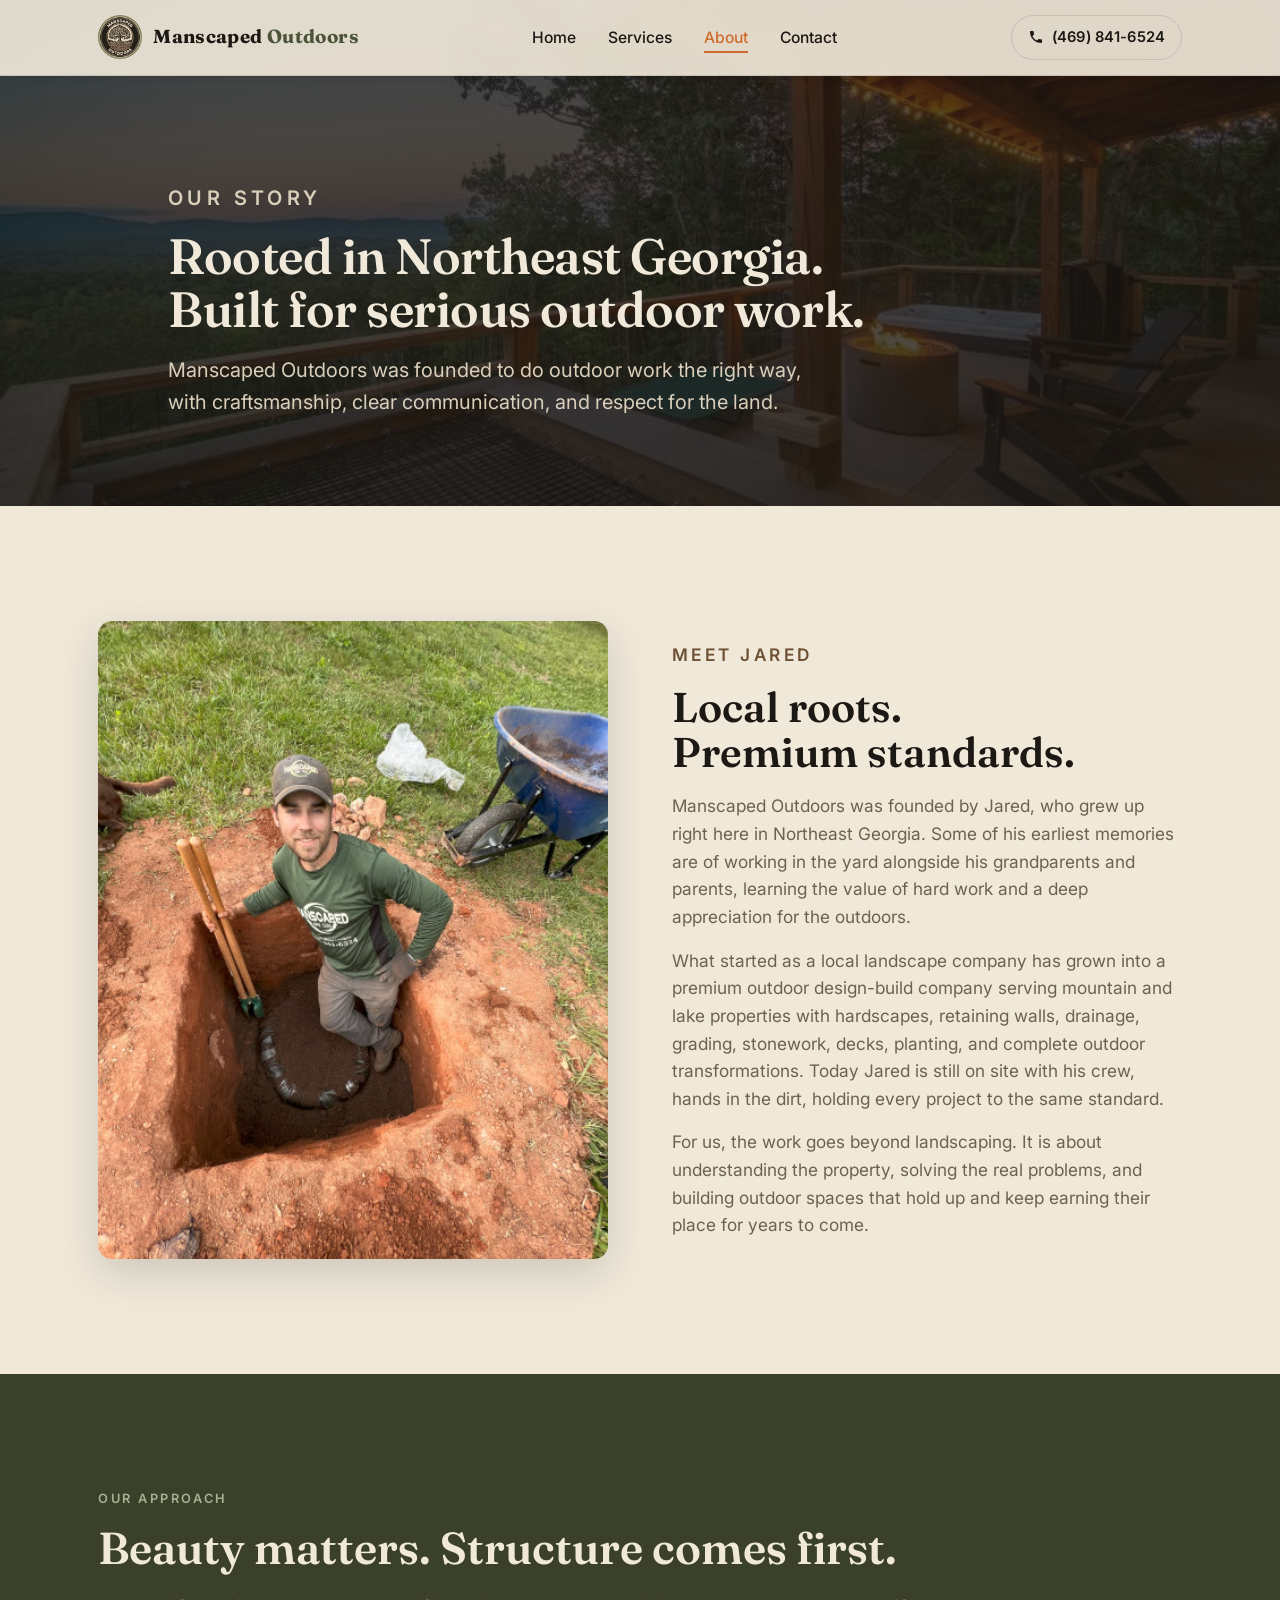
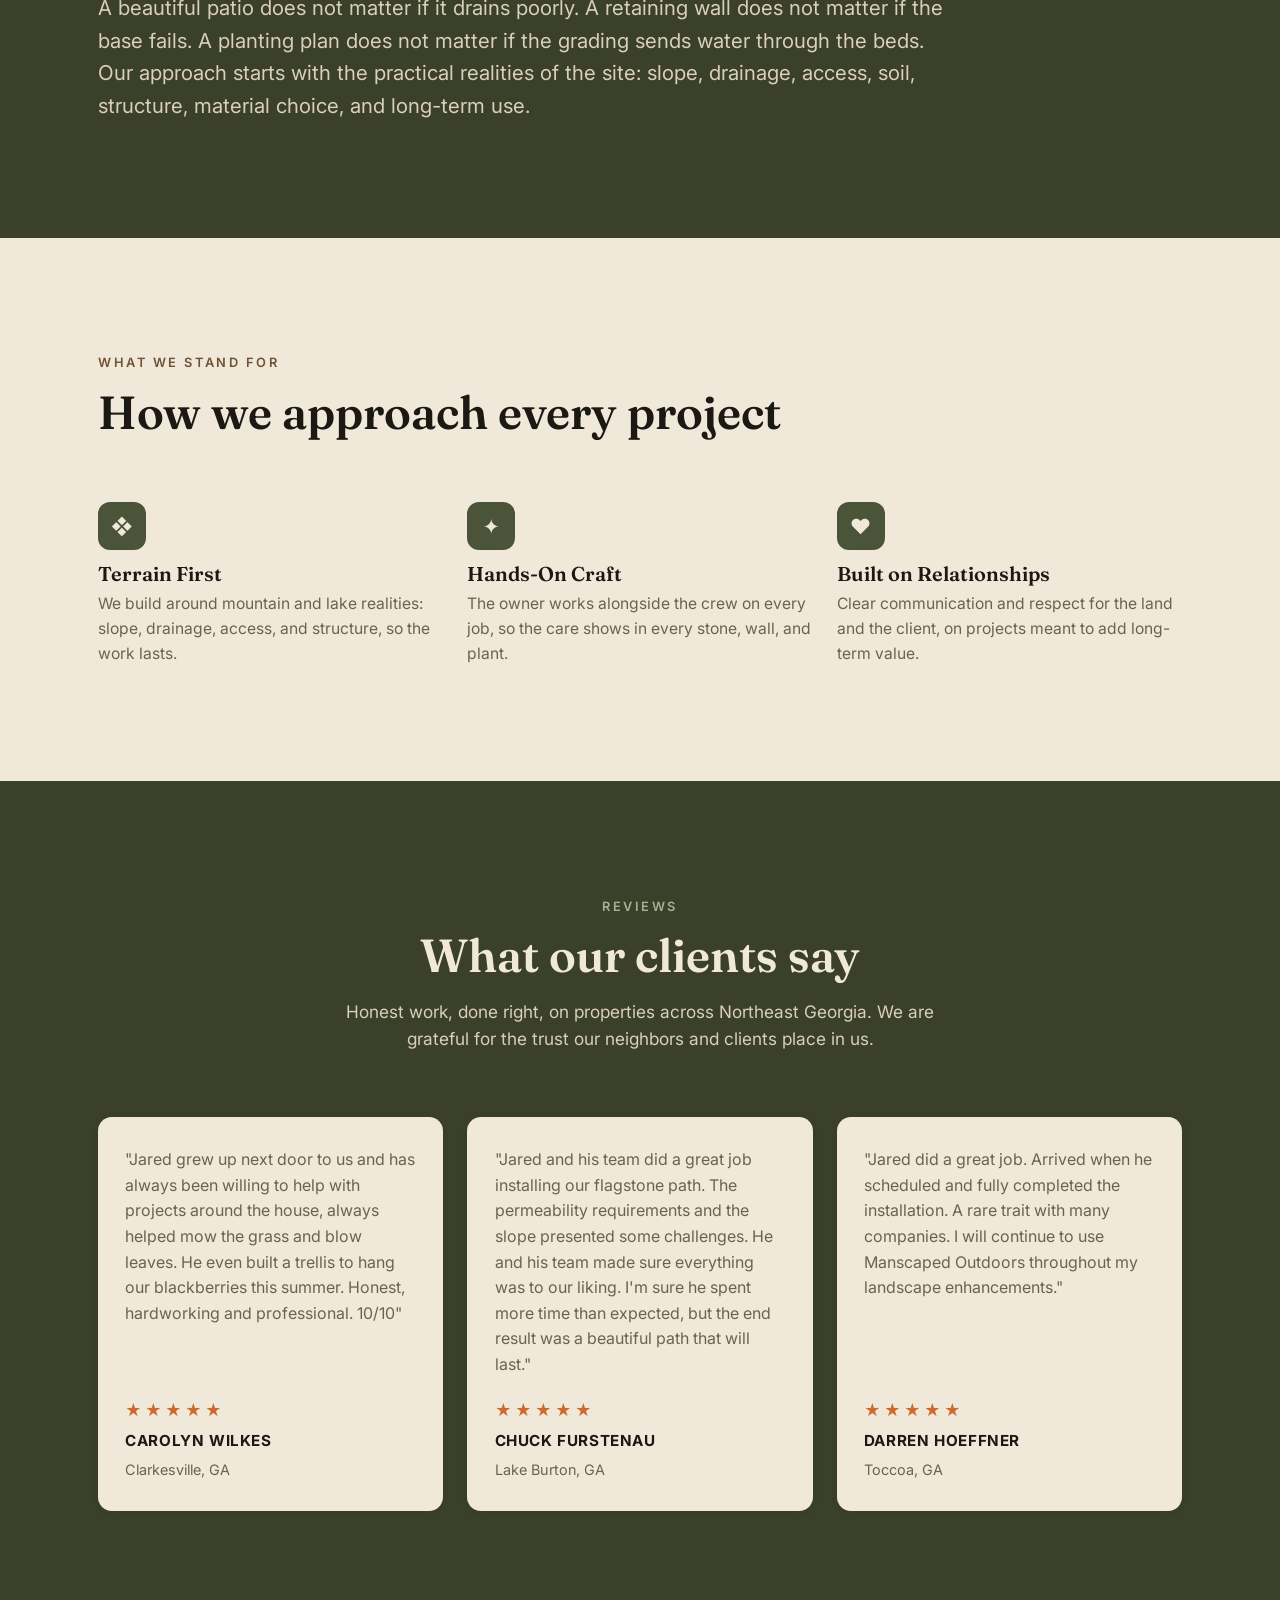
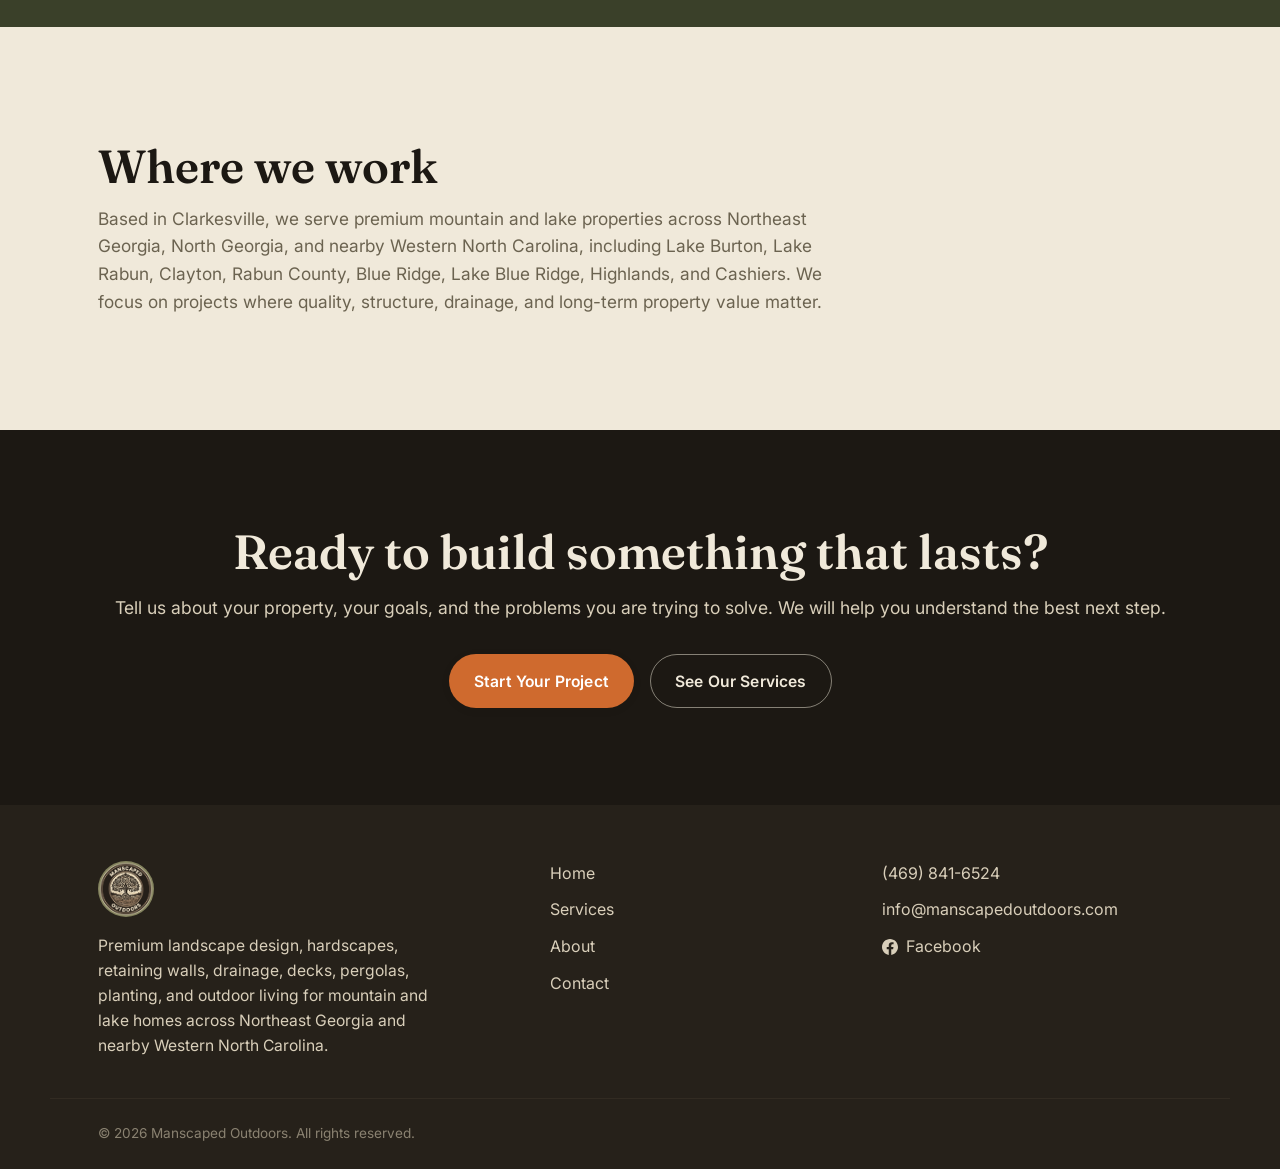
==== commit 72af96c2: "Revert About Meet Jared heading to 'Local roots. Premium standards.' Co-Authored-By: Claude Opus 4.8" ====
--- a/about.html
+++ b/about.html
@@ -60,7 +60,7 @@
         </div>
         <div class="about-story__body">
           <p class="section__eyebrow" style="color: var(--trunk);">Meet Jared</p>
-          <h2>Rooted in Northeast Georgia. Built for Serious Outdoor Work.</h2>
+          <h2>Local roots. Premium standards.</h2>
           <p>
             Manscaped Outdoors was founded by Jared, who grew up right here in Northeast
             Georgia. Some of his earliest memories are of working in the yard alongside his
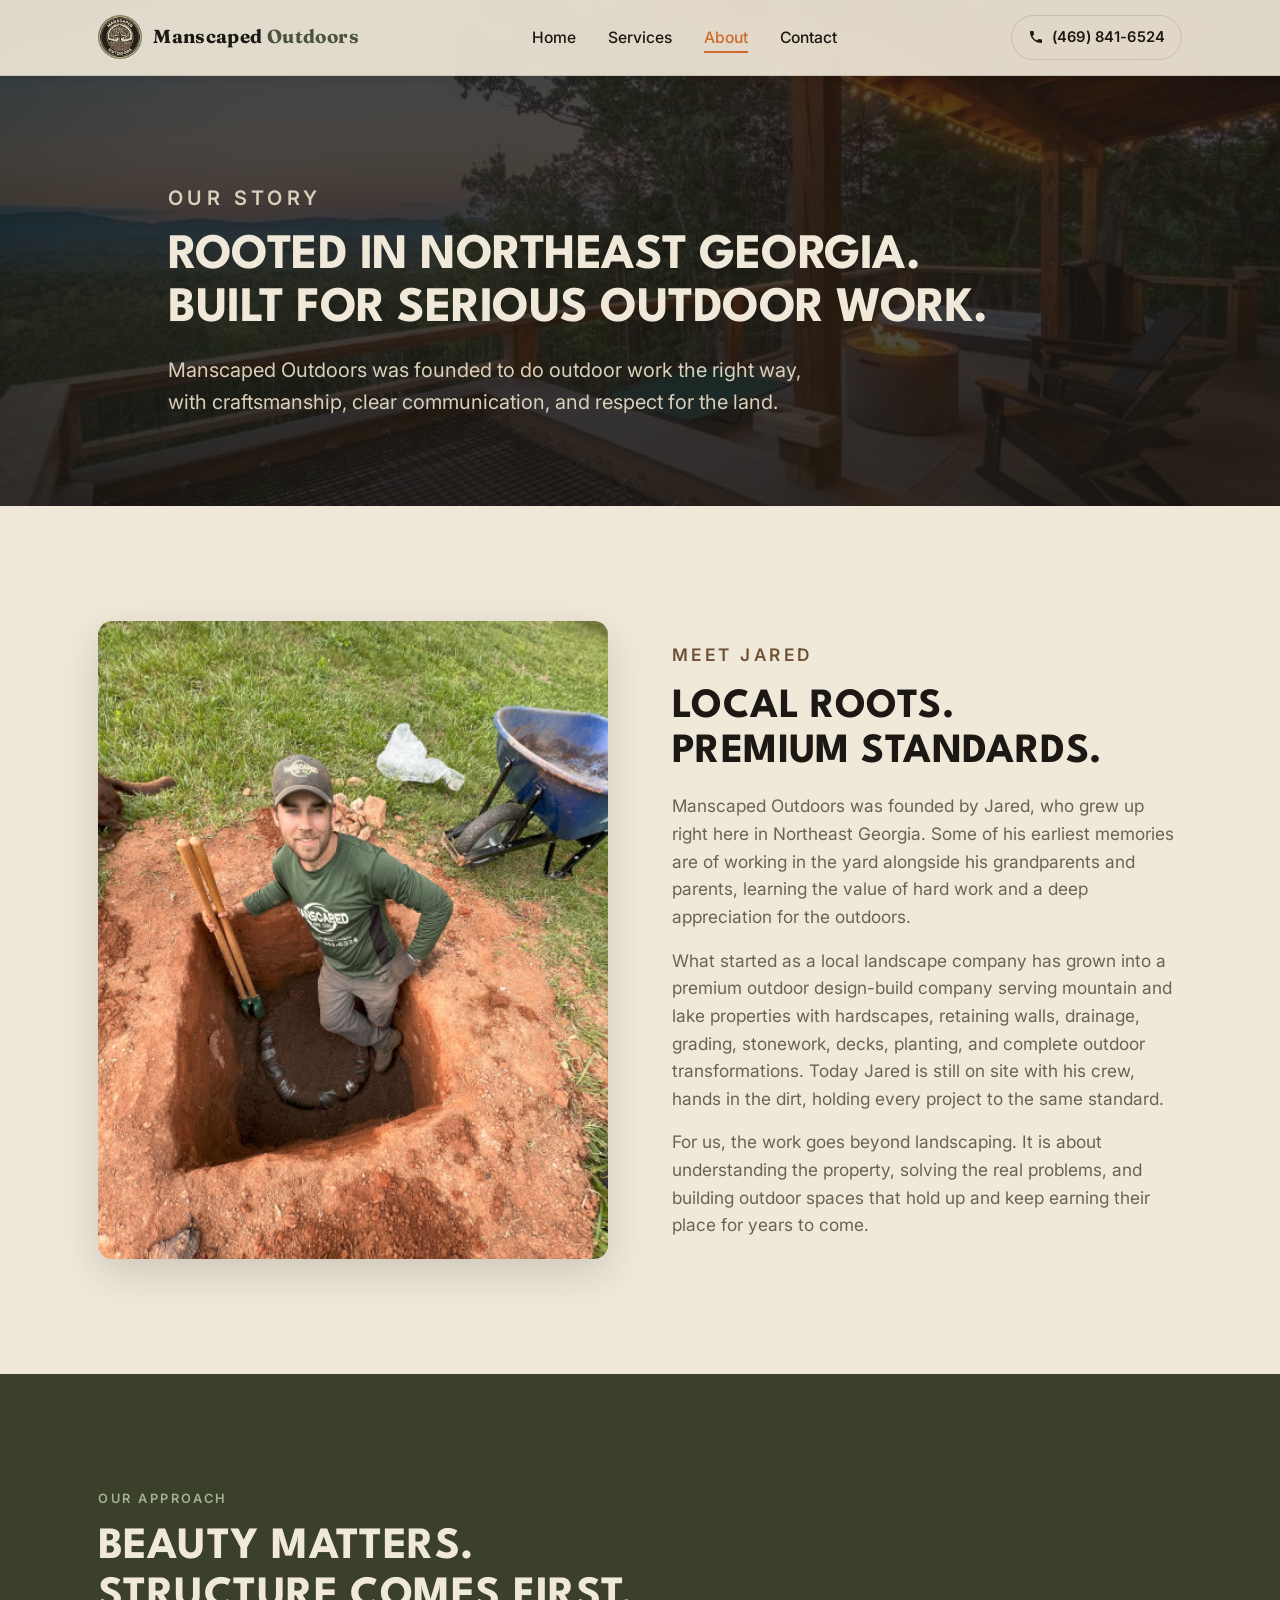
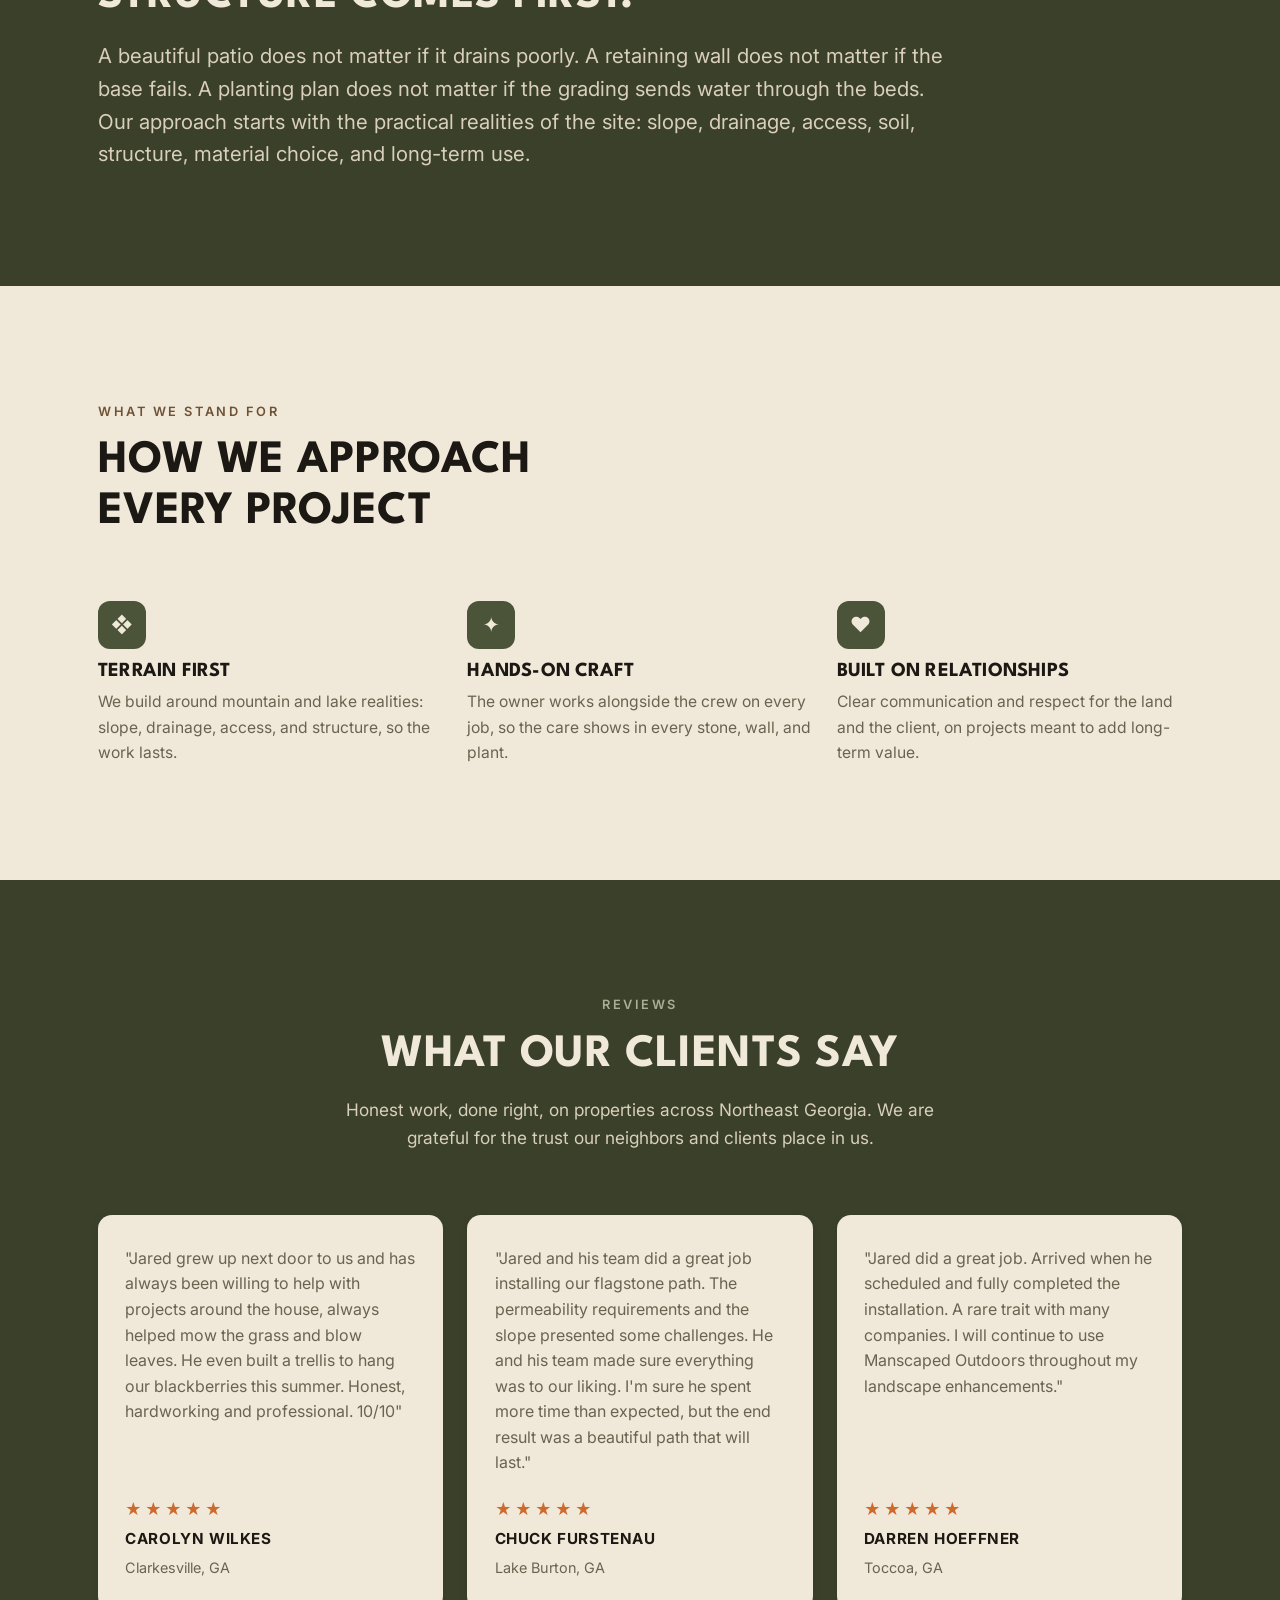
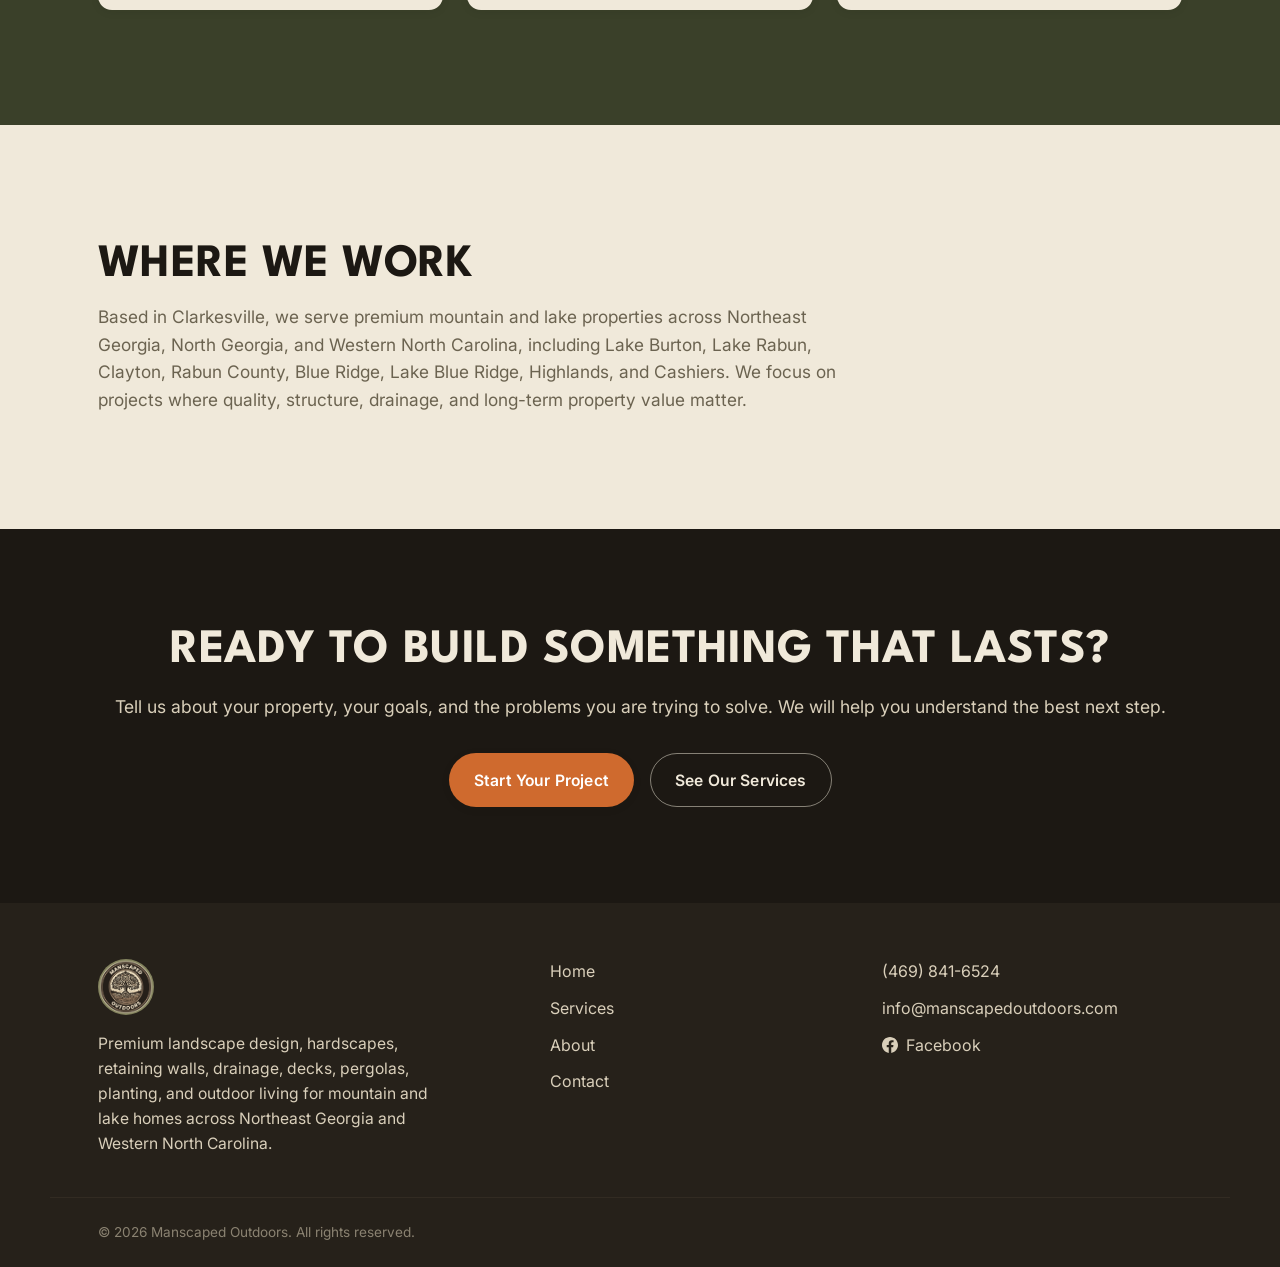
==== commit 9dfc19f3: "Restyle headlines, swap landscape image, copy cleanups - Headlines: switch all h1/h2/h3 to League Sp" ====
--- a/about.html
+++ b/about.html
@@ -8,7 +8,7 @@
   <link rel="icon" type="image/png" href="assets/manscaped-outdoors-logo.png" />
   <link rel="preconnect" href="https://fonts.googleapis.com" />
   <link rel="preconnect" href="https://fonts.gstatic.com" crossorigin />
-  <link href="https://fonts.googleapis.com/css2?family=Fraunces:opsz,wght@9..144,400;9..144,500;9..144,600;9..144,700&family=Inter:wght@400;500;600;700&display=swap" rel="stylesheet" />
+  <link href="https://fonts.googleapis.com/css2?family=Fraunces:opsz,wght@9..144,400;9..144,500;9..144,600;9..144,700&family=Inter:wght@400;500;600;700&family=League+Spartan:wght@400;500;600;700&display=swap" rel="stylesheet" />
   <link rel="stylesheet" href="css/styles.css" />
 </head>
 <body>
@@ -189,7 +189,7 @@
           <h2 class="section__title" style="margin-bottom: 0.8rem;">Where we work</h2>
           <p style="color: var(--muted); font-size: 1.08rem;">
             Based in Clarkesville, we serve premium mountain and lake properties across
-            Northeast Georgia, North Georgia, and nearby Western North Carolina, including
+            Northeast Georgia, North Georgia, and Western North Carolina, including
             Lake Burton, Lake Rabun, Clayton, Rabun County, Blue Ridge, Lake Blue Ridge,
             Highlands, and Cashiers. We focus on projects where quality, structure,
             drainage, and long-term property value matter.
@@ -214,7 +214,7 @@
     <div class="container site-footer__inner">
       <div class="site-footer__brand">
         <img src="assets/manscaped-outdoors-logo.png" alt="Manscaped Outdoors" width="56" height="56" />
-        <p>Premium landscape design, hardscapes, retaining walls, drainage, decks, pergolas, planting, and outdoor living for mountain and lake homes across Northeast Georgia and nearby Western North Carolina.</p>
+        <p>Premium landscape design, hardscapes, retaining walls, drainage, decks, pergolas, planting, and outdoor living for mountain and lake homes across Northeast Georgia and Western North Carolina.</p>
       </div>
       <div class="site-footer__links">
         <a href="index.html">Home</a>
--- a/css/styles.css
+++ b/css/styles.css
@@ -29,6 +29,7 @@
 
   /* Type */
   --font-display: "Fraunces", Georgia, "Times New Roman", serif;
+  --font-heading: "League Spartan", "Inter", system-ui, sans-serif;
   --font-body: "Inter", system-ui, -apple-system, "Segoe UI", sans-serif;
 
   /* Layout */
@@ -66,7 +67,7 @@
 a { color: inherit; text-decoration: none; }
 button { font: inherit; cursor: pointer; }
 
-h1, h2, h3 { font-family: var(--font-display); font-weight: 600; line-height: 1.08; text-wrap: balance; }
+h1, h2, h3 { font-family: var(--font-heading); font-weight: 700; line-height: 1.08; letter-spacing: 0.01em; text-transform: uppercase; text-wrap: balance; }
 
 .container {
   width: 100%;
@@ -247,8 +248,8 @@
   inset: 0;
   z-index: 1;
   background:
-    linear-gradient(180deg, rgba(28,24,19,0.55) 0%, rgba(28,24,19,0.25) 40%, rgba(28,24,19,0.75) 100%),
-    radial-gradient(120% 80% at 20% 30%, rgba(28,24,19,0.35), transparent 60%);
+    linear-gradient(180deg, rgba(28,24,19,0.62) 0%, rgba(28,24,19,0.48) 45%, rgba(28,24,19,0.82) 100%),
+    radial-gradient(130% 95% at 32% 45%, rgba(28,24,19,0.5), transparent 62%);
 }
 .hero__content {
   position: relative;
@@ -265,9 +266,12 @@
   margin-bottom: 1.1rem;
 }
 .hero__title {
-  font-size: clamp(2.1rem, 5vw, 3.9rem);
-  font-weight: 600;
-  letter-spacing: -0.01em;
+  font-family: "League Spartan", "Inter", system-ui, sans-serif;
+  font-size: clamp(1.9rem, 4.6vw, 3.6rem);
+  font-weight: 700;
+  text-transform: uppercase;
+  letter-spacing: 0.01em;
+  line-height: 1.05;
   text-shadow: 0 2px 30px rgba(0,0,0,0.4);
 }
 .hero__lede {
@@ -277,32 +281,6 @@
   color: var(--cream-dim);
 }
 .hero__actions { margin-top: 2.2rem; display: flex; flex-wrap: wrap; gap: 1rem; }
-
-.hero__scroll {
-  position: absolute;
-  left: 50%;
-  bottom: 26px;
-  transform: translateX(-50%);
-  z-index: 2;
-  width: 26px; height: 42px;
-  border: 2px solid rgba(240, 233, 218, 0.6);
-  border-radius: 999px;
-}
-.hero__scroll span {
-  position: absolute;
-  left: 50%; top: 8px;
-  width: 4px; height: 8px;
-  margin-left: -2px;
-  background: var(--cream);
-  border-radius: 2px;
-  animation: scrollDot 1.8s var(--ease) infinite;
-}
-@keyframes scrollDot {
-  0% { opacity: 0; transform: translateY(0); }
-  40% { opacity: 1; }
-  80% { opacity: 0; transform: translateY(14px); }
-  100% { opacity: 0; }
-}
 
 /* ---------- Sections ---------- */
 .section { padding: clamp(4rem, 9vw, 7.5rem) 0; }
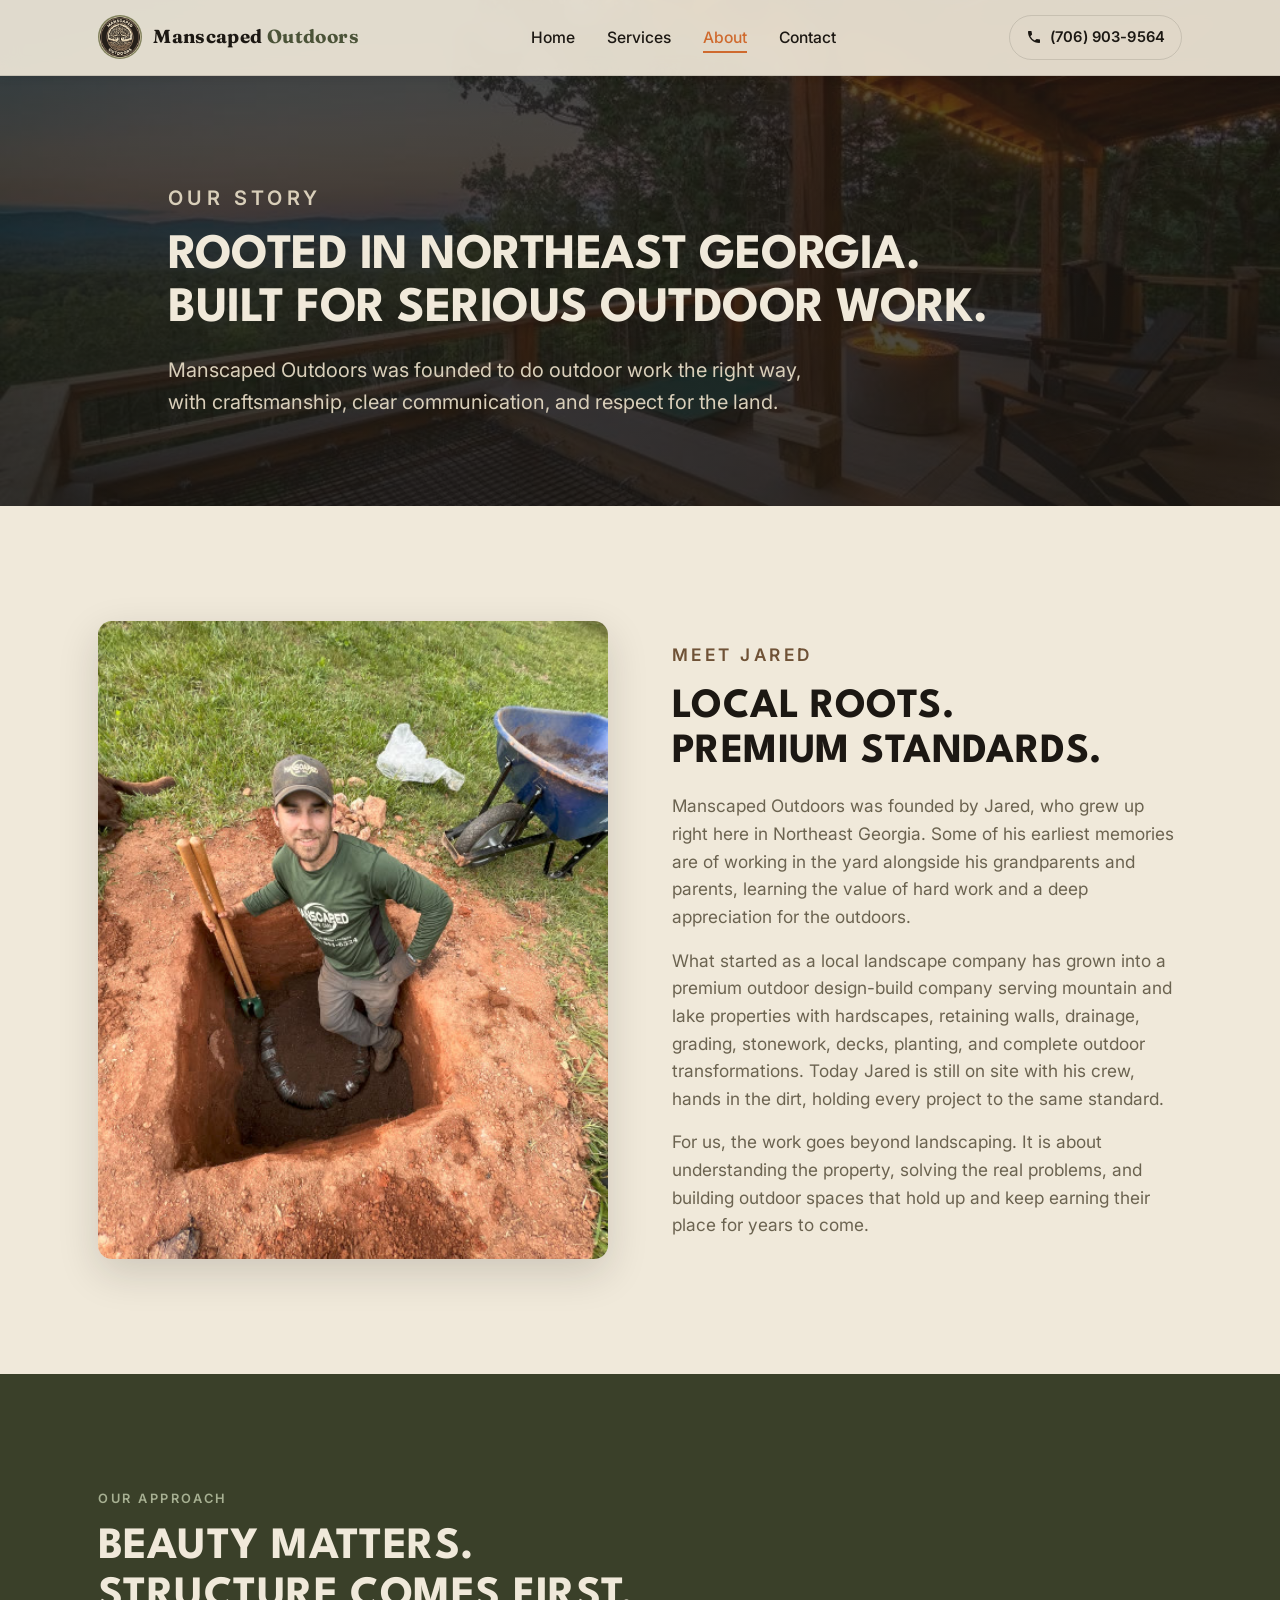
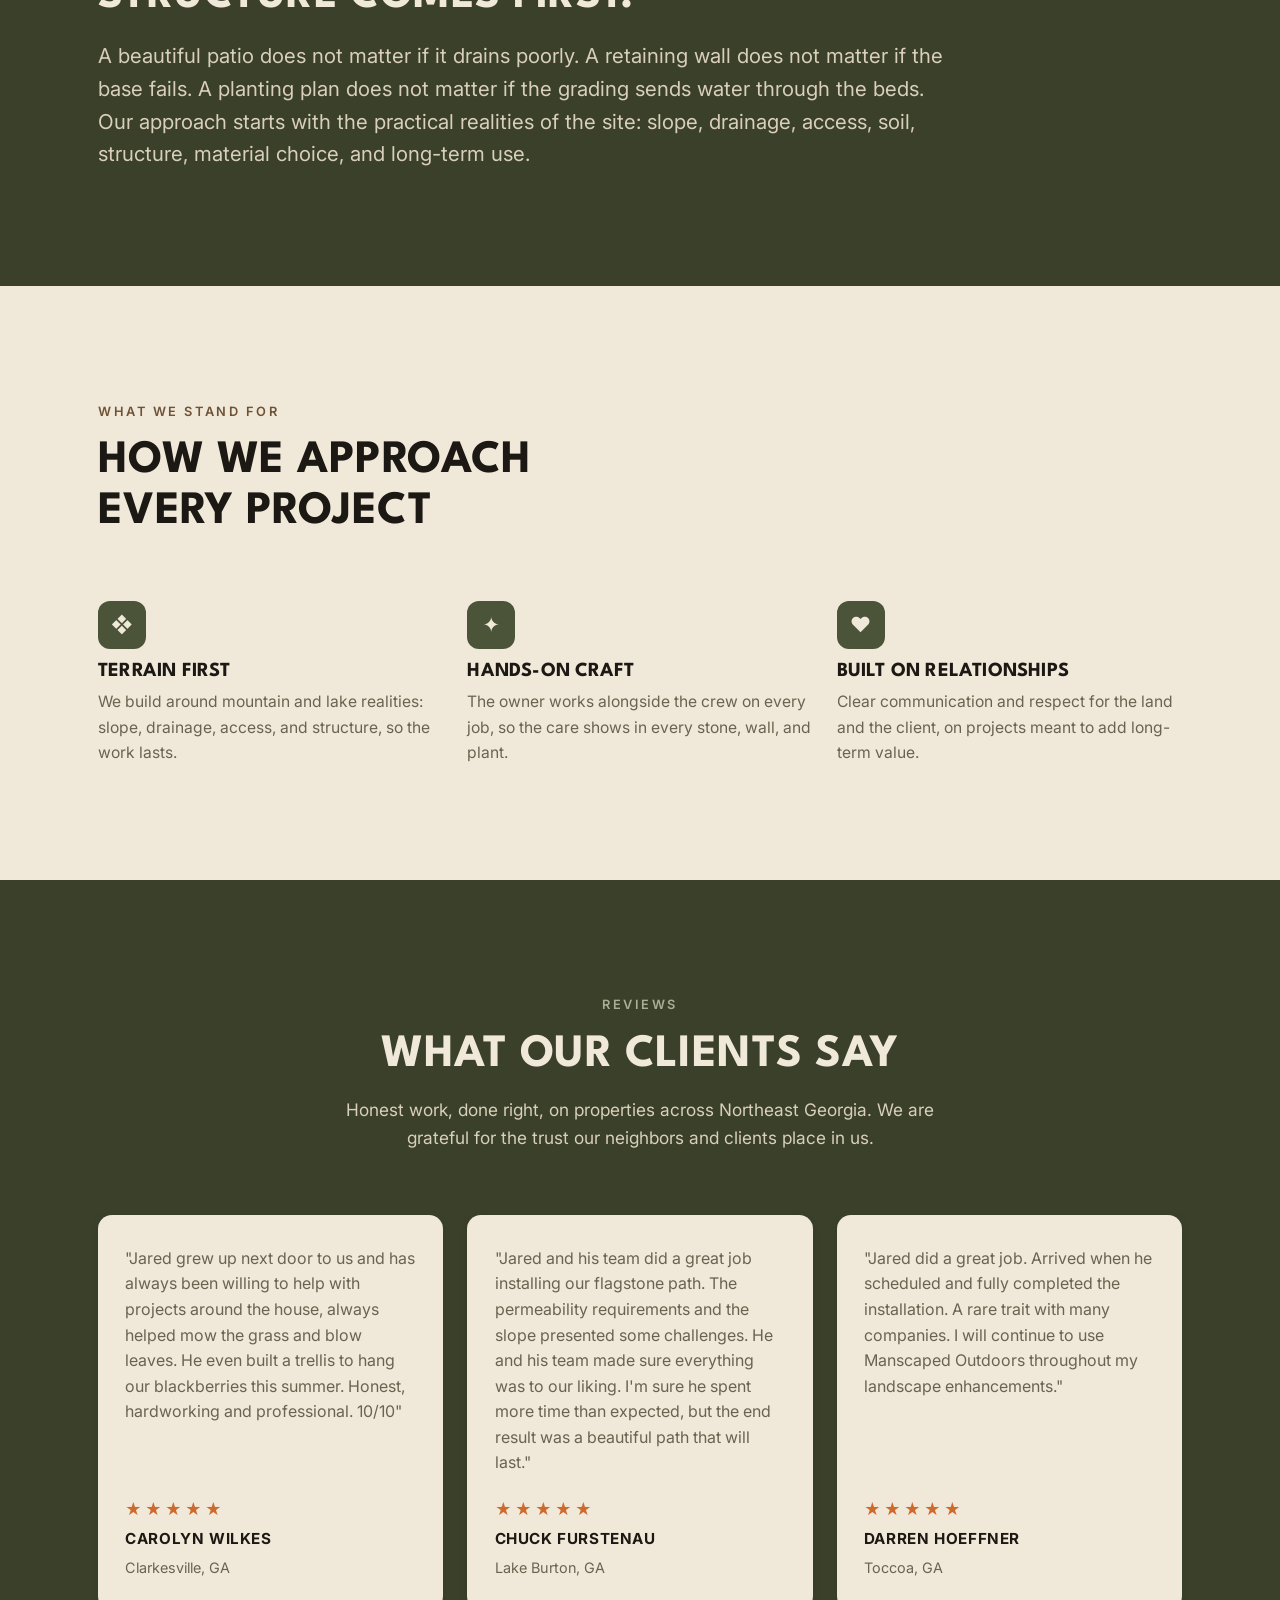
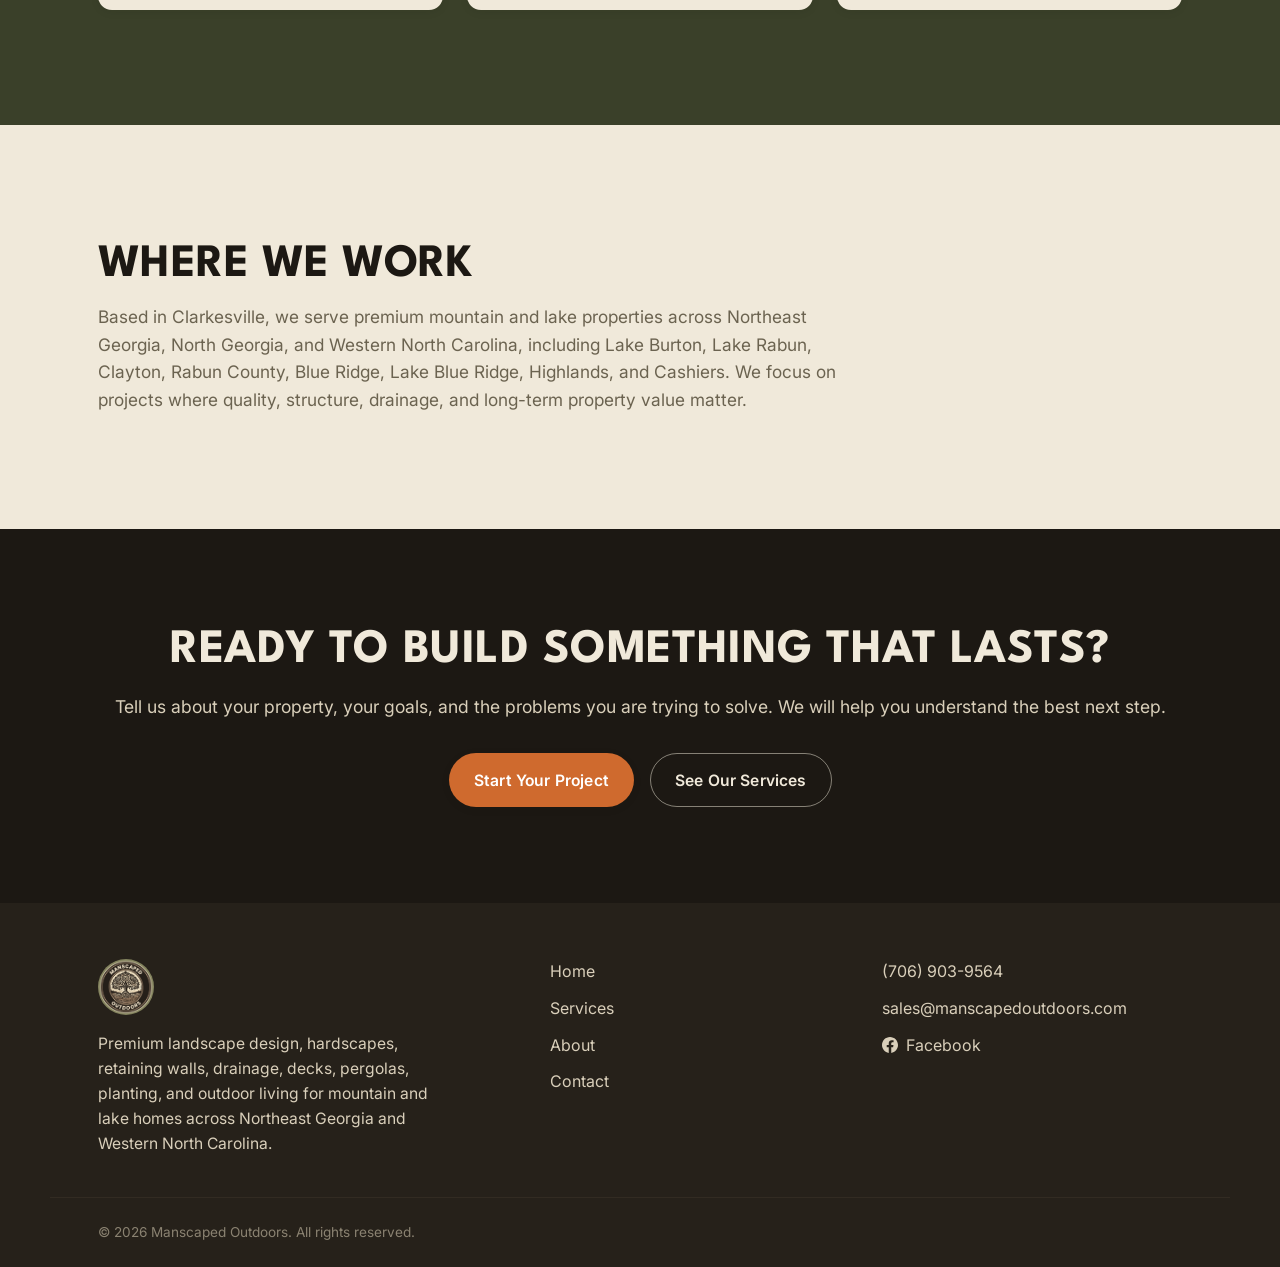
==== commit 0f6f3833: "Update contact info to (706) 903-9564 / sales@; fix mobile before/after slider scroll Phone and emai" ====
--- a/about.html
+++ b/about.html
@@ -29,9 +29,9 @@
         </ul>
       </nav>
       <div class="site-header__cta">
-        <a class="btn btn--phone" href="tel:+14698416524">
+        <a class="btn btn--phone" href="tel:+17069039564">
           <svg aria-hidden="true" viewBox="0 0 24 24" width="16" height="16"><path fill="currentColor" d="M6.6 10.8a15.5 15.5 0 0 0 6.6 6.6l2.2-2.2a1 1 0 0 1 1-.24 11.4 11.4 0 0 0 3.6.58 1 1 0 0 1 1 1V20a1 1 0 0 1-1 1A17 17 0 0 1 3 4a1 1 0 0 1 1-1h3.5a1 1 0 0 1 1 1 11.4 11.4 0 0 0 .58 3.6 1 1 0 0 1-.24 1z"/></svg>
-          <span>(469) 841-6524</span>
+          <span>(706) 903-9564</span>
         </a>
         <button class="nav-toggle" id="navToggle" aria-expanded="false" aria-controls="primaryNav" aria-label="Toggle navigation menu">
           <span></span><span></span><span></span>
@@ -223,8 +223,8 @@
         <a href="contact.html">Contact</a>
       </div>
       <div class="site-footer__contact">
-        <a href="tel:+14698416524">(469) 841-6524</a>
-        <a href="mailto:info@manscapedoutdoors.com">info@manscapedoutdoors.com</a>
+        <a href="tel:+17069039564">(706) 903-9564</a>
+        <a href="mailto:sales@manscapedoutdoors.com">sales@manscapedoutdoors.com</a>
         <a class="site-footer__social" href="https://www.facebook.com/manscapedlawncare" target="_blank" rel="noopener noreferrer">
           <svg aria-hidden="true" viewBox="0 0 24 24" width="16" height="16"><path fill="currentColor" d="M24 12.07C24 5.4 18.63 0 12 0S0 5.4 0 12.07c0 6.02 4.39 11.01 10.13 11.93v-8.44H7.08v-3.49h3.05V9.41c0-3.02 1.79-4.69 4.53-4.69 1.31 0 2.68.24 2.68.24v2.97h-1.51c-1.49 0-1.95.93-1.95 1.88v2.26h3.32l-.53 3.49h-2.79v8.44C19.61 23.08 24 18.09 24 12.07z"/></svg>
           Facebook
--- a/css/styles.css
+++ b/css/styles.css
@@ -867,7 +867,7 @@
   overflow: hidden;
   box-shadow: var(--shadow-md);
   user-select: none;
-  touch-action: none;
+  touch-action: pan-y;
 }
 .ba__img {
   position: absolute;
@@ -934,6 +934,7 @@
   -webkit-appearance: none;
   appearance: none;
   background: transparent;
+  touch-action: pan-y;
 }
 .ba__range::-webkit-slider-thumb { -webkit-appearance: none; width: 46px; height: 100%; cursor: ew-resize; }
 .ba__range::-moz-range-thumb { width: 46px; height: 100%; border: 0; background: transparent; cursor: ew-resize; }
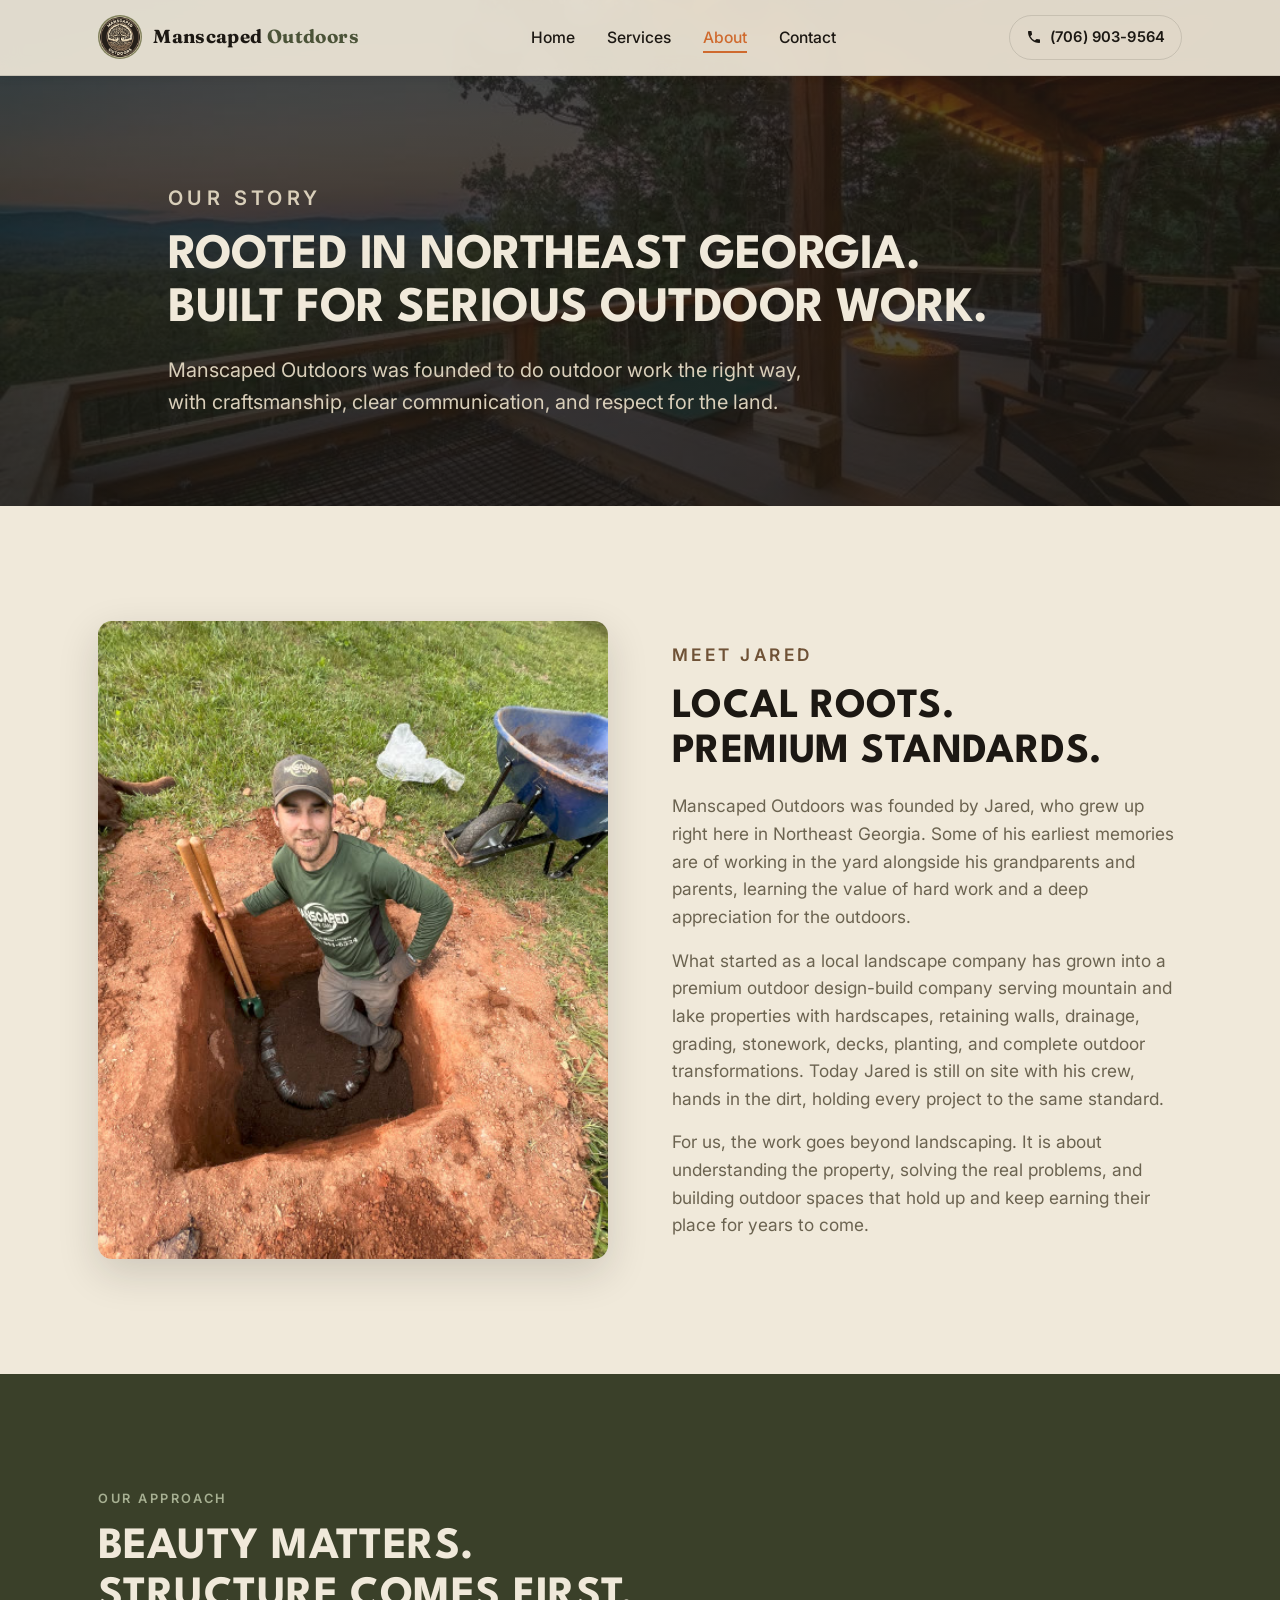
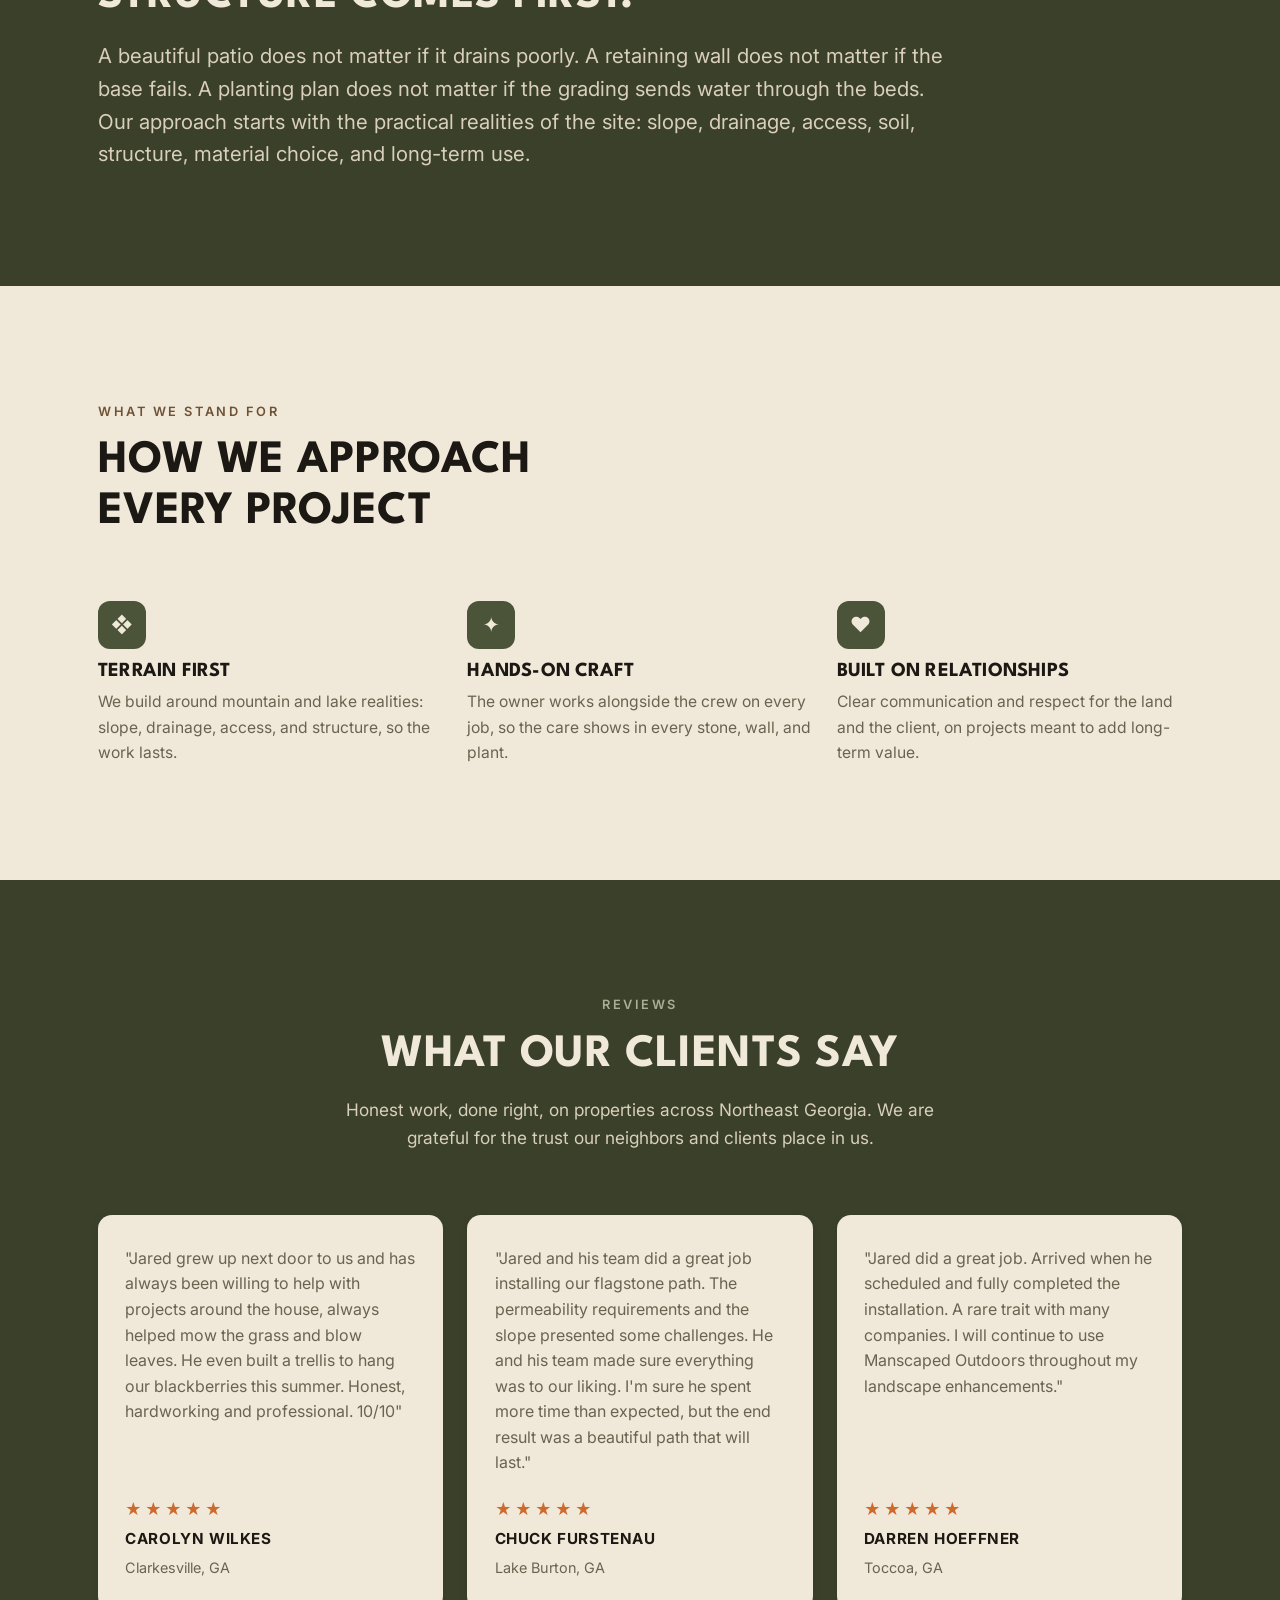
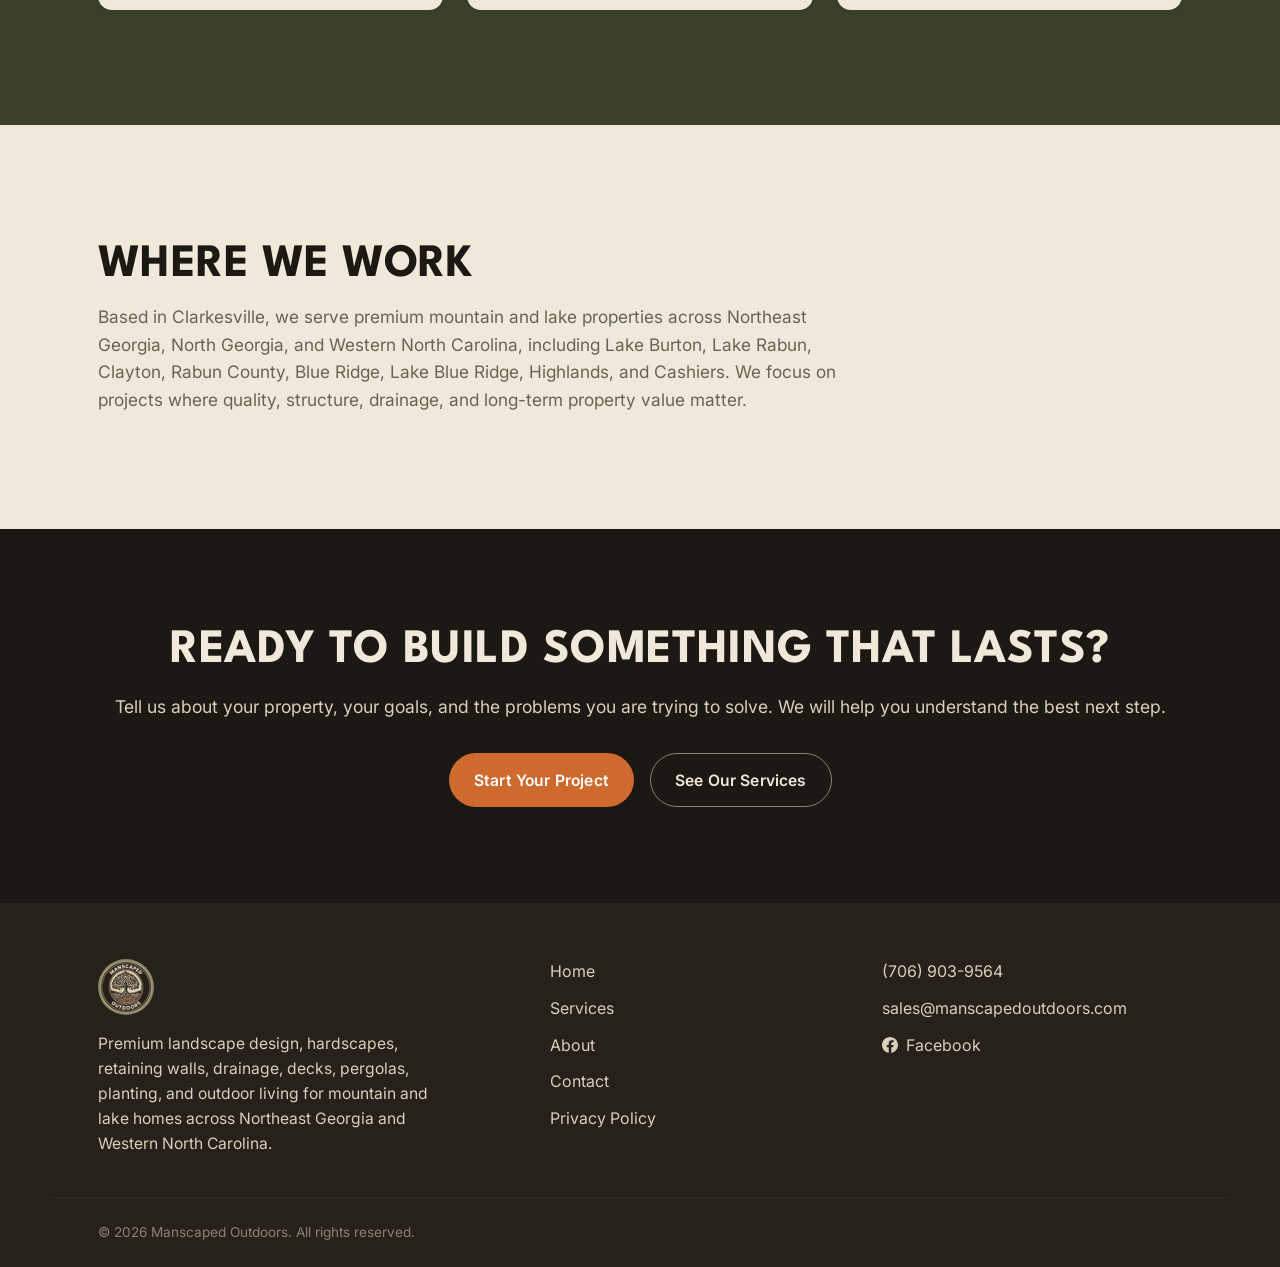
==== commit 59e88381: "Add privacy policy page and link it in the site footer Jared needs a real privacy-policy URL for Met" ====
--- a/about.html
+++ b/about.html
@@ -221,6 +221,7 @@
         <a href="services.html">Services</a>
         <a href="about.html">About</a>
         <a href="contact.html">Contact</a>
+        <a href="privacy-policy.html">Privacy Policy</a>
       </div>
       <div class="site-footer__contact">
         <a href="tel:+17069039564">(706) 903-9564</a>
--- a/css/styles.css
+++ b/css/styles.css
@@ -531,6 +531,17 @@
   transition: background 0.2s var(--ease);
 }
 .contact__form input[type="file"]::file-selector-button:hover { background: var(--trunk); }
+
+/* ---------- Legal ---------- */
+.legal { padding-block: 3rem 5rem; }
+.legal .container { max-width: 760px; }
+.legal h2 { font-size: 1.4rem; margin-top: 2.2rem; margin-bottom: 0.7rem; }
+.legal h2:first-child { margin-top: 0; }
+.legal p { color: var(--muted); line-height: 1.7; margin-bottom: 1rem; }
+.legal ul { color: var(--muted); line-height: 1.7; margin: 0 0 1rem 1.2rem; }
+.legal li { margin-bottom: 0.4rem; }
+.legal a { color: var(--ember); }
+.legal__updated { font-style: italic; color: var(--muted); margin-bottom: 2rem; }
 
 /* ---------- Footer ---------- */
 .site-footer { background: var(--bark-2); color: var(--cream-dim); padding-top: 3.5rem; }
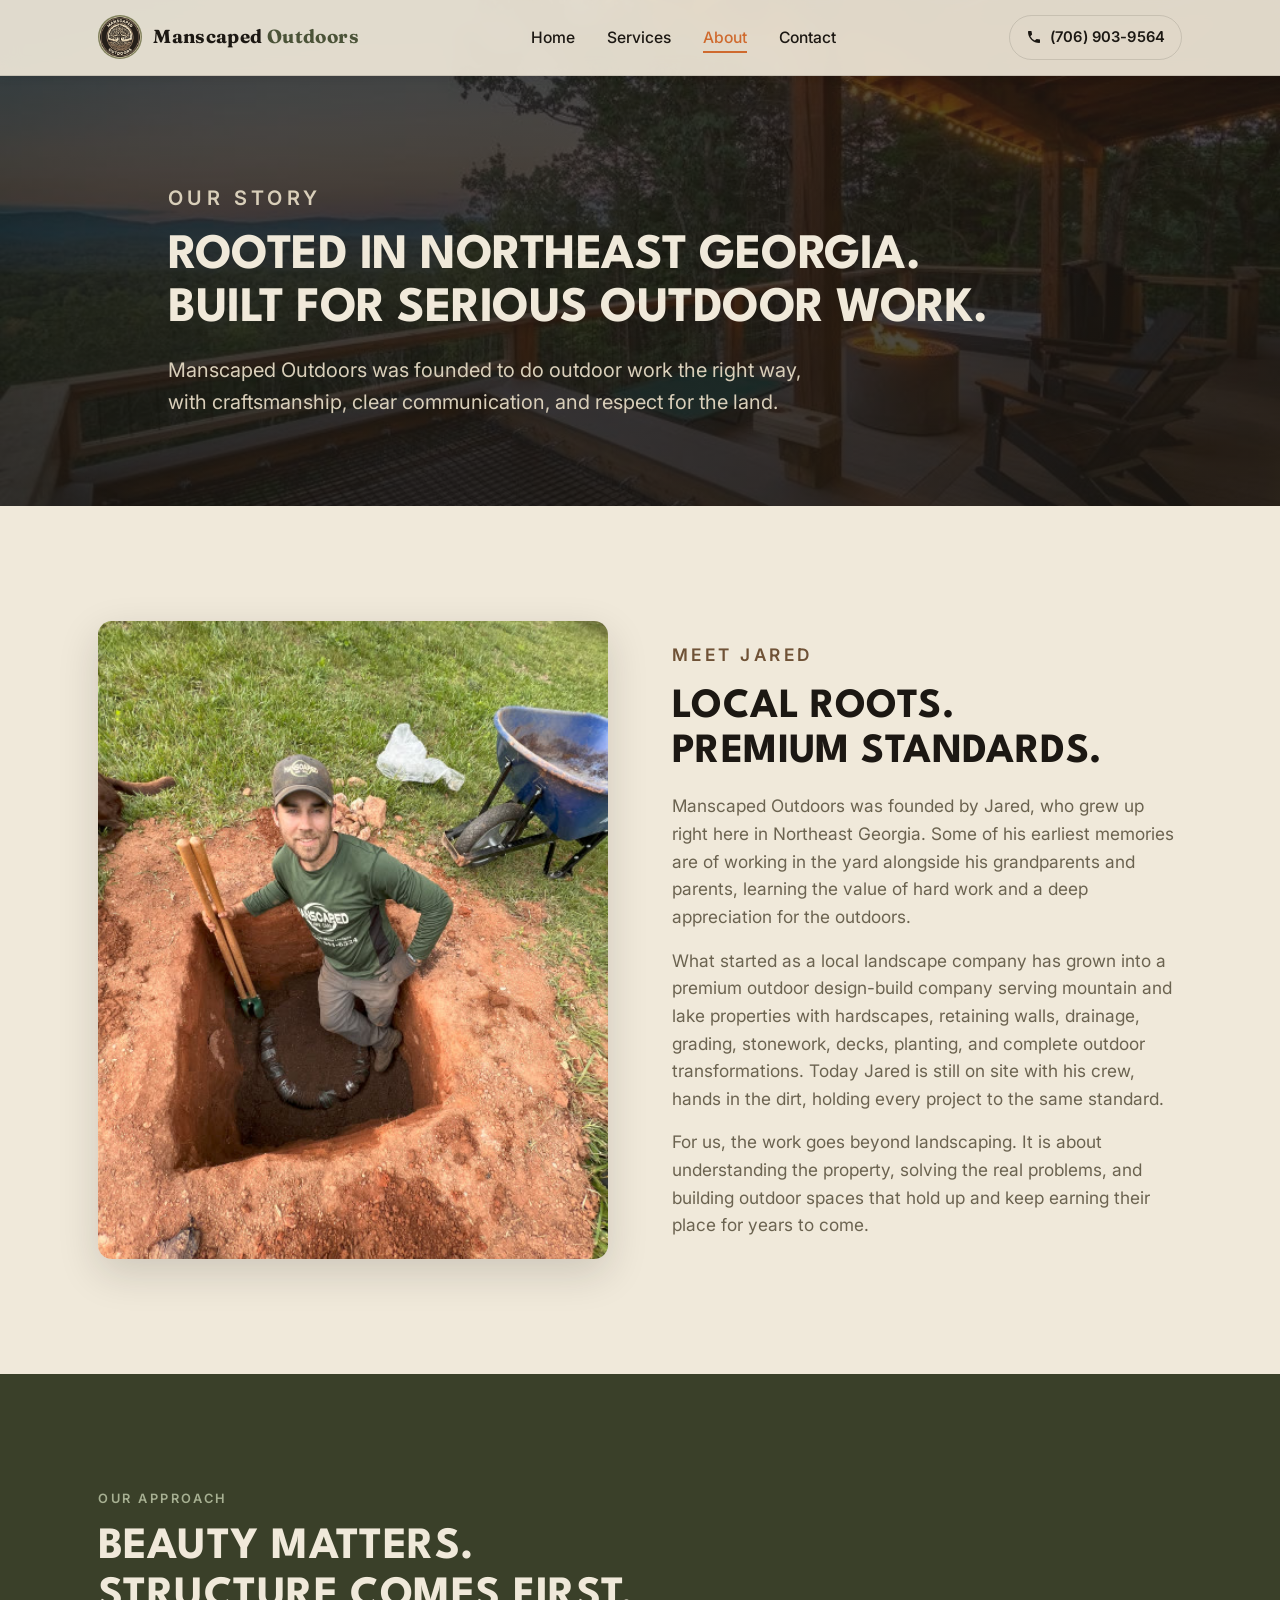
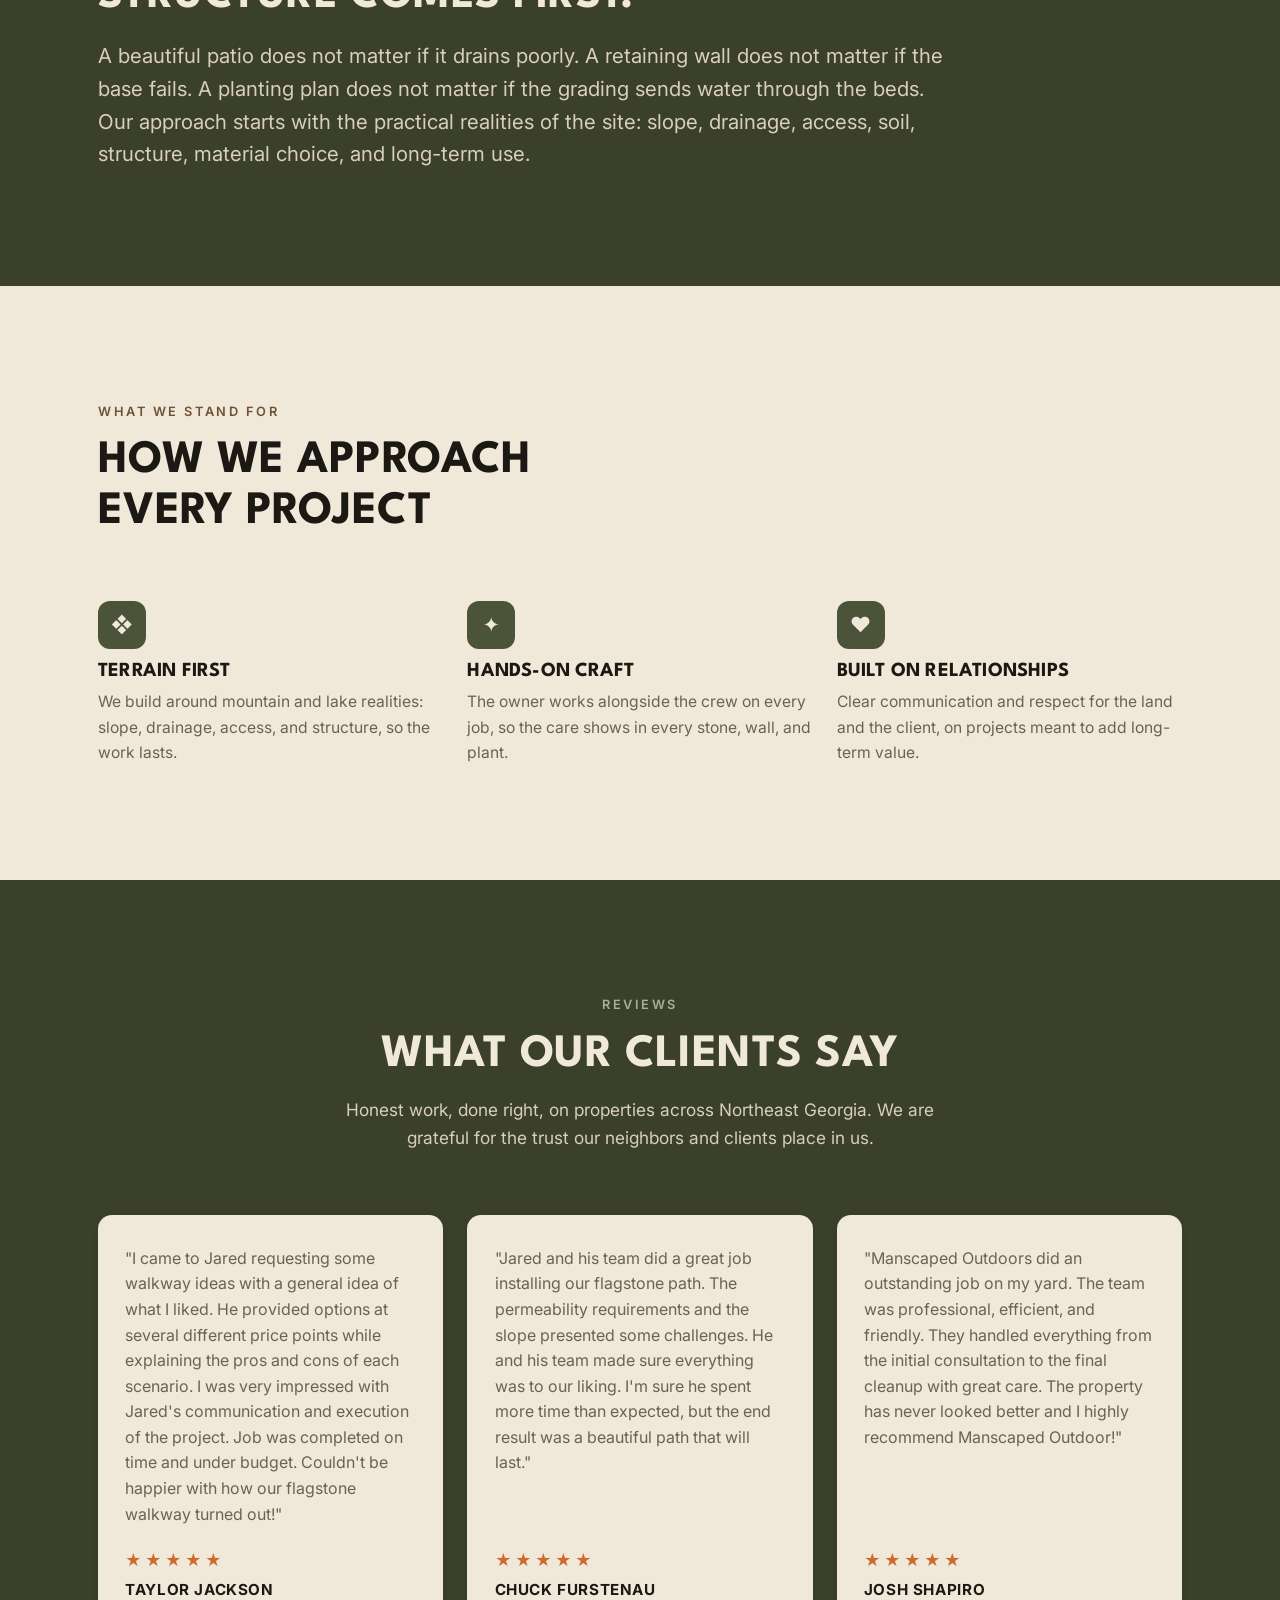
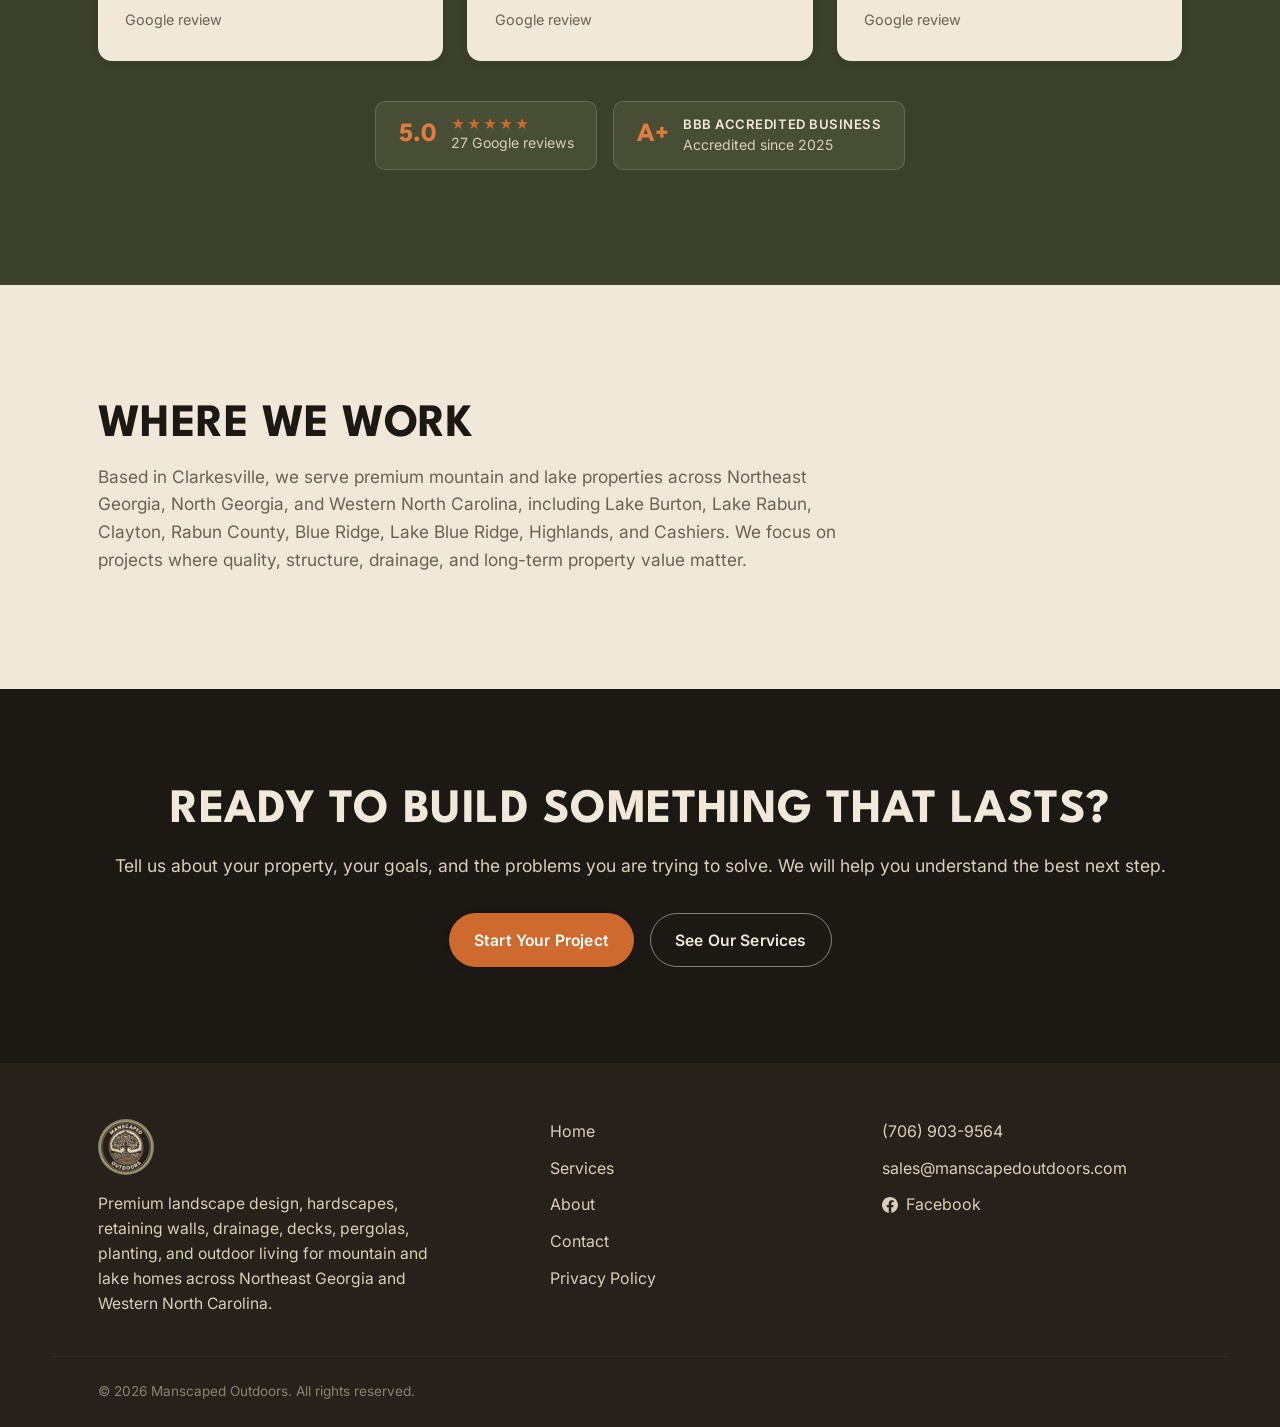
==== commit 6f5e2c56: "Use the same Google reviews section on About as on Home About was still showing three testimonials c" ====
--- a/about.html
+++ b/about.html
@@ -5,11 +5,11 @@
   <meta name="viewport" content="width=device-width, initial-scale=1.0" />
   <title>About Manscaped Outdoors | Premium Outdoor Spaces in Northeast GA</title>
   <meta name="description" content="Manscaped Outdoors is a premium outdoor design-build company serving mountain and lake properties across Northeast Georgia with hardscapes, retaining walls, drainage, decks, planting, and complete outdoor transformations." />
-  <link rel="icon" type="image/png" href="assets/manscaped-outdoors-logo.png" />
+  <link rel="icon" type="image/png" href="assets/manscaped-outdoors-logo.png?v=20260731" />
   <link rel="preconnect" href="https://fonts.googleapis.com" />
   <link rel="preconnect" href="https://fonts.gstatic.com" crossorigin />
   <link href="https://fonts.googleapis.com/css2?family=Fraunces:opsz,wght@9..144,400;9..144,500;9..144,600;9..144,700&family=Inter:wght@400;500;600;700&family=League+Spartan:wght@400;500;600;700&display=swap" rel="stylesheet" />
-  <link rel="stylesheet" href="css/styles.css" />
+  <link rel="stylesheet" href="css/styles.css?v=20260731" />
 </head>
 <body>
   <a class="skip-link" href="#main">Skip to content</a>
@@ -17,7 +17,7 @@
   <header class="site-header is-scrolled" data-solid data-header>
     <div class="container site-header__inner">
       <a class="brand" href="index.html" aria-label="Manscaped Outdoors home">
-        <img class="brand__mark" src="assets/manscaped-outdoors-logo.png" alt="" width="48" height="48" />
+        <img class="brand__mark" src="assets/manscaped-outdoors-logo.png?v=20260731" alt="" width="48" height="48" />
         <span class="brand__name">Manscaped <span>Outdoors</span></span>
       </a>
       <nav class="nav" id="primaryNav" aria-label="Primary">
@@ -41,7 +41,7 @@
   </header>
 
   <main id="main">
-    <section class="page-banner" style="background-image: url('assets/portfolio/IMG_5572.JPG');">
+    <section class="page-banner" style="background-image: url('assets/portfolio/IMG_5572.JPG?v=20260731');">
       <div class="container">
         <p class="page-banner__eyebrow">Our story</p>
         <h1>Rooted in Northeast Georgia. Built for serious outdoor work.</h1>
@@ -56,7 +56,7 @@
     <section class="section">
       <div class="container about-story">
         <div class="about-story__media">
-          <img src="assets/jared.jpg" alt="Jared, founder of Manscaped Outdoors, on a job site in Northeast Georgia" loading="lazy" />
+          <img src="assets/jared.jpg?v=20260731" alt="Jared, founder of Manscaped Outdoors, on a job site in Northeast Georgia" loading="lazy" />
         </div>
         <div class="about-story__body">
           <p class="section__eyebrow" style="color: var(--trunk);">Meet Jared</p>
@@ -127,6 +127,10 @@
     </section>
 
     <!-- Reviews -->
+    <!-- ============ REVIEWS ============ -->
+    <!-- Review text is copied verbatim from the Google Business Profile.
+         Rating + count are point-in-time (5.0 / 27 as of 2026-07-30) and need a
+         manual refresh occasionally. Profile: google.com/maps?cid=4915521615846293622 -->
     <section class="section testimonials">
       <div class="container">
         <header class="section__head">
@@ -137,18 +141,20 @@
             for the trust our neighbors and clients place in us.
           </p>
         </header>
+
         <div class="testimonials__grid">
           <figure class="testimonial">
             <blockquote class="testimonial__quote">
-              "Jared grew up next door to us and has always been willing to help with
-              projects around the house, always helped mow the grass and blow leaves. He
-              even built a trellis to hang our blackberries this summer. Honest, hardworking
-              and professional. 10/10"
+              "I came to Jared requesting some walkway ideas with a general idea of what I
+              liked. He provided options at several different price points while explaining
+              the pros and cons of each scenario. I was very impressed with Jared's
+              communication and execution of the project. Job was completed on time and
+              under budget. Couldn't be happier with how our flagstone walkway turned out!"
             </blockquote>
             <figcaption class="testimonial__foot">
-              <span class="testimonial__stars" aria-label="5 out of 5 stars">★★★★★</span>
-              <span class="testimonial__author">Carolyn Wilkes</span>
-              <span class="testimonial__loc">Clarkesville, GA</span>
+              <span class="testimonial__stars" aria-label="5 out of 5 stars">&#9733;&#9733;&#9733;&#9733;&#9733;</span>
+              <span class="testimonial__author">Taylor Jackson</span>
+              <span class="testimonial__loc">Google review</span>
             </figcaption>
           </figure>
 
@@ -160,24 +166,44 @@
               expected, but the end result was a beautiful path that will last."
             </blockquote>
             <figcaption class="testimonial__foot">
-              <span class="testimonial__stars" aria-label="5 out of 5 stars">★★★★★</span>
+              <span class="testimonial__stars" aria-label="5 out of 5 stars">&#9733;&#9733;&#9733;&#9733;&#9733;</span>
               <span class="testimonial__author">Chuck Furstenau</span>
-              <span class="testimonial__loc">Lake Burton, GA</span>
+              <span class="testimonial__loc">Google review</span>
             </figcaption>
           </figure>
 
           <figure class="testimonial">
             <blockquote class="testimonial__quote">
-              "Jared did a great job. Arrived when he scheduled and fully completed the
-              installation. A rare trait with many companies. I will continue to use
-              Manscaped Outdoors throughout my landscape enhancements."
+              "Manscaped Outdoors did an outstanding job on my yard. The team was
+              professional, efficient, and friendly. They handled everything from the
+              initial consultation to the final cleanup with great care. The property has
+              never looked better and I highly recommend Manscaped Outdoor!"
             </blockquote>
             <figcaption class="testimonial__foot">
-              <span class="testimonial__stars" aria-label="5 out of 5 stars">★★★★★</span>
-              <span class="testimonial__author">Darren Hoeffner</span>
-              <span class="testimonial__loc">Toccoa, GA</span>
+              <span class="testimonial__stars" aria-label="5 out of 5 stars">&#9733;&#9733;&#9733;&#9733;&#9733;</span>
+              <span class="testimonial__author">Josh Shapiro</span>
+              <span class="testimonial__loc">Google review</span>
             </figcaption>
           </figure>
+        </div>
+
+        <!-- Verifiable proof: both link out to the real third-party profiles -->
+        <div class="trust-strip">
+          <a class="trust-badge" href="https://www.google.com/maps?cid=4915521615846293622" target="_blank" rel="noopener noreferrer">
+            <span class="trust-badge__score">5.0</span>
+            <span class="trust-badge__body">
+              <span class="trust-badge__stars" aria-hidden="true">&#9733;&#9733;&#9733;&#9733;&#9733;</span>
+              <span class="trust-badge__label">27 Google reviews</span>
+            </span>
+          </a>
+
+          <a class="trust-badge" href="https://www.bbb.org/us/ga/clarkesville/profile/landscape-contractors/manscaped-outdoors-llc-0443-91843605" target="_blank" rel="noopener noreferrer">
+            <span class="trust-badge__score">A+</span>
+            <span class="trust-badge__body">
+              <span class="trust-badge__label trust-badge__label--strong">BBB Accredited Business</span>
+              <span class="trust-badge__label">Accredited since 2025</span>
+            </span>
+          </a>
         </div>
       </div>
     </section>
@@ -213,7 +239,7 @@
   <footer class="site-footer">
     <div class="container site-footer__inner">
       <div class="site-footer__brand">
-        <img src="assets/manscaped-outdoors-logo.png" alt="Manscaped Outdoors" width="56" height="56" />
+        <img src="assets/manscaped-outdoors-logo.png?v=20260731" alt="Manscaped Outdoors" width="56" height="56" />
         <p>Premium landscape design, hardscapes, retaining walls, drainage, decks, pergolas, planting, and outdoor living for mountain and lake homes across Northeast Georgia and Western North Carolina.</p>
       </div>
       <div class="site-footer__links">
@@ -237,6 +263,6 @@
     </div>
   </footer>
 
-  <script src="js/main.js" defer></script>
+  <script src="js/main.js?v=20260731" defer></script>
 </body>
 </html>
--- a/css/styles.css
+++ b/css/styles.css
@@ -597,6 +597,80 @@
   transition: background 0.2s var(--ease);
 }
 .lightbox__close:hover { background: rgba(240,233,218,0.22); }
+
+/* ---------- Success modal ---------- */
+.modal {
+  position: fixed;
+  inset: 0;
+  z-index: 120;
+  display: none;
+  place-items: center;
+  padding: var(--gutter);
+  background: rgba(20, 17, 13, 0.92);
+  backdrop-filter: blur(4px);
+}
+.modal.is-open { display: grid; }
+.modal__card {
+  position: relative;
+  width: min(540px, 100%);
+  padding: clamp(2.25rem, 5vw, 3.25rem) clamp(1.5rem, 5vw, 3rem);
+  text-align: center;
+  background: var(--bg);
+  border-radius: var(--radius);
+  box-shadow: var(--shadow-md);
+  animation: modal-in 0.4s var(--ease) both;
+}
+@keyframes modal-in {
+  from { opacity: 0; transform: translateY(18px) scale(0.97); }
+  to { opacity: 1; transform: none; }
+}
+.modal__close {
+  position: absolute;
+  top: 10px; right: 14px;
+  width: 40px; height: 40px;
+  font-size: 1.9rem;
+  line-height: 1;
+  color: var(--muted);
+  background: transparent;
+  border: 0;
+  border-radius: 50%;
+  transition: background 0.2s var(--ease), color 0.2s var(--ease);
+}
+.modal__close:hover { background: rgba(28, 24, 19, 0.07); color: var(--fg); }
+.modal__check {
+  display: block;
+  width: 74px; height: 74px;
+  margin: 0 auto 1.4rem;
+  color: var(--ember);
+}
+.modal__check svg { width: 100%; height: 100%; }
+.modal__check-ring { opacity: 0.32; }
+.modal__title { font-size: clamp(1.75rem, 4.5vw, 2.5rem); margin-bottom: 0.9rem; }
+.modal__text {
+  max-width: 42ch;
+  margin: 0 auto 0.7rem;
+  color: var(--muted);
+  font-size: 1.06rem;
+  line-height: 1.65;
+}
+/* kept on a single line at every width — shrinks rather than wraps.
+   Verified down to a 320px viewport; the small-screen padding trim below
+   is what buys the last few pixels. */
+.modal__urgent {
+  margin: 0 auto 2rem;
+  color: var(--muted);
+  font-size: clamp(0.75rem, 3.6vw, 1.06rem);
+  line-height: 1.5;
+  white-space: nowrap;
+}
+@media (max-width: 420px) {
+  .modal__card { padding-left: 1.1rem; padding-right: 1.1rem; }
+}
+.modal__phone { color: var(--ember); font-weight: 600; white-space: nowrap; }
+.modal__phone:hover { text-decoration: underline; }
+@media (prefers-reduced-motion: reduce) {
+  .modal__card { animation: none; }
+}
 
 /* ---------- Reveal on scroll ---------- */
 [data-reveal] {
@@ -998,6 +1072,55 @@
   color: var(--bark);
 }
 .testimonial__loc { color: var(--muted); font-size: 0.9rem; }
+
+/* ---------- Trust badges (Google rating + BBB) ----------
+   Both are links out to the real third-party profiles — that verifiability is
+   the whole point, and it is what a paid review widget would otherwise buy. */
+.trust-strip {
+  display: flex;
+  flex-wrap: wrap;
+  justify-content: center;
+  gap: 1rem;
+  margin-top: 2.5rem;
+}
+.trust-badge {
+  display: flex;
+  align-items: center;
+  gap: 0.9rem;
+  padding: 0.9rem 1.4rem;
+  border-radius: var(--radius-sm);
+  background: rgba(240, 233, 218, 0.08);
+  border: 1px solid rgba(240, 233, 218, 0.18);
+  color: var(--cream);
+  transition: background 0.25s var(--ease), border-color 0.25s var(--ease), transform 0.25s var(--ease);
+}
+.trust-badge:hover {
+  background: rgba(240, 233, 218, 0.14);
+  border-color: rgba(240, 233, 218, 0.34);
+  transform: translateY(-2px);
+}
+.trust-badge__score {
+  font-family: var(--font-heading);
+  font-size: 1.65rem;
+  line-height: 1;
+  font-weight: 700;
+  color: var(--ember-2);
+}
+.trust-badge__body { display: grid; gap: 0.15rem; text-align: left; }
+.trust-badge__stars { color: var(--ember); letter-spacing: 2px; font-size: 0.85rem; line-height: 1; }
+.trust-badge__label { color: var(--cream-dim); font-size: 0.88rem; line-height: 1.3; }
+.trust-badge__label--strong {
+  color: var(--cream);
+  font-weight: 600;
+  text-transform: uppercase;
+  letter-spacing: 0.04em;
+  font-size: 0.82rem;
+}
+@media (max-width: 440px) {
+  .trust-strip { flex-direction: column; }
+  .trust-badge { justify-content: center; }
+}
+
 @media (max-width: 860px) {
   .testimonials__grid { grid-template-columns: 1fr; max-width: 520px; margin-inline: auto; }
 }
